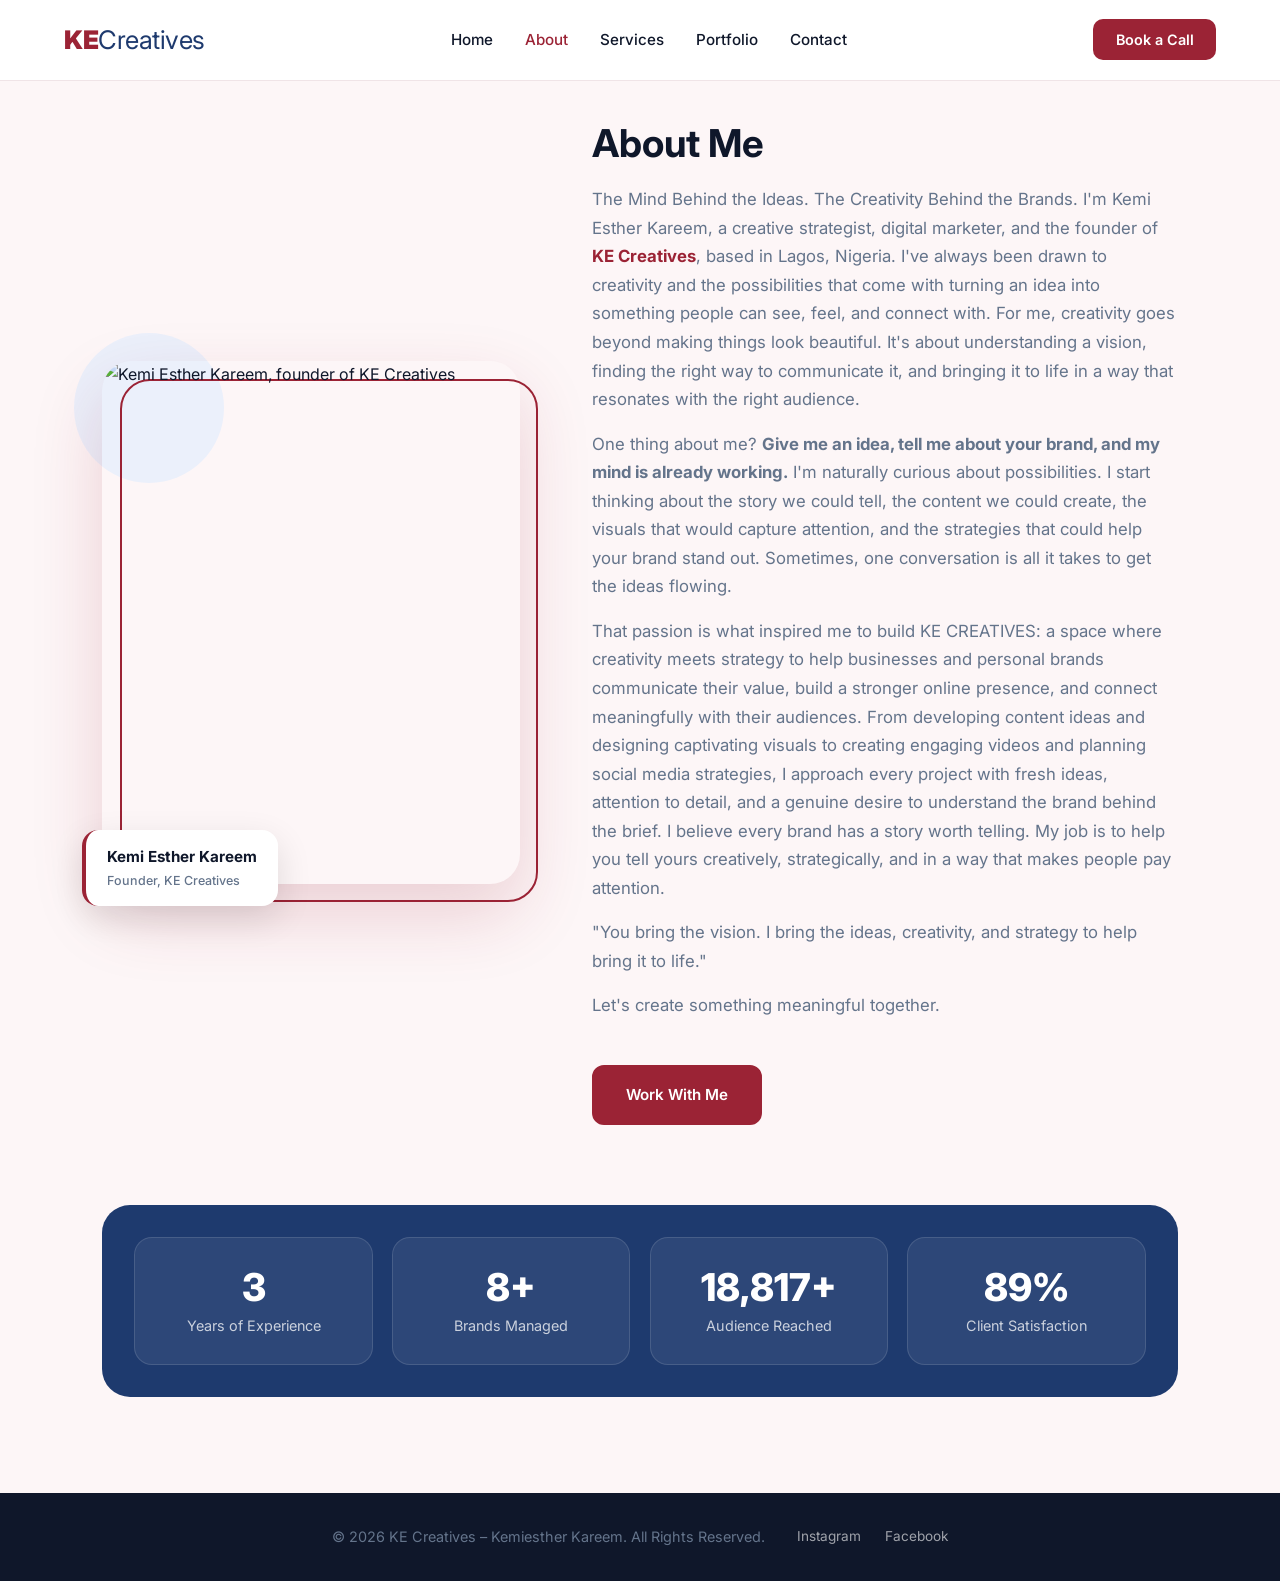
==== about.html @ 56152cb3 "KE Creatives site" ====
<!DOCTYPE html>
<html lang="en">
<head>
    <meta charset="UTF-8">
    <meta name="viewport" content="width=device-width, initial-scale=1.0">
    <title>About – KE Creatives</title>
    <link rel="stylesheet" href="./ke-creatives.css">
</head>
<body>

    <!-- NAVBAR -->
    <nav>
        <div class="container nav-container">
            <div class="logo">KE<span>Creatives</span></div>
            <ul id="navLinks" class="sidebar">
                <li><a href="index.html">Home</a></li>
                <li><a href="about.html" class="active">About</a></li>
                <li><a href="services.html">Services</a></li>
                <li><a href="portfolio.html">Portfolio</a></li>
                <li><a href="contact.html">Contact</a></li>
            </ul>
            <div id="menuBtn">
                <button id="menuToggle">
                    <span></span>
                    <span></span>
                    <span></span>
                </button>
            </div>
            <div class="nav-actions">
                <a href="contact.html" class="nav-btn">Book a Call</a>
            </div>
        </div>
    </nav>

    <!-- ABOUT -->
    <section class="about page-top" id="about">
    <div class="about-inner">

        <div class="about-photo">
            <div class="photo-frame">
                <img src="./media/kemi profile.jpg" alt="Kemi Esther Kareem, founder of KE Creatives">
            </div>
            <div class="photo-badge">
                <strong>Kemi Esther Kareem</strong>
                <span>Founder, KE Creatives</span>
            </div>
        </div>

        <div class="about-text">
            <h2>About Me</h2>
            <p>The Mind Behind the Ideas. The Creativity Behind the Brands.
            I'm Kemi Esther Kareem, a creative strategist, digital marketer, and the founder of <strong>KE Creatives</strong>, based in Lagos, Nigeria.
            I've always been drawn to creativity and the possibilities that come with turning an idea into something people can see, feel, and connect with. For me, creativity goes beyond making things look beautiful. It's about understanding a vision, finding the right way to communicate it, and bringing it to life in a way that resonates with the right audience.</p>
            <p>One thing about me? <b>Give me an idea, tell me about your brand, and my mind is already working.</b> I'm naturally curious about possibilities. I start thinking about the story we could tell, the content we could create, the visuals that would capture attention, and the strategies that could help your brand stand out. Sometimes, one conversation is all it takes to get the ideas flowing.</p>
            <p>That passion is what inspired me to build KE CREATIVES: a space where creativity meets strategy to help businesses and personal brands communicate their value, build a stronger online presence, and connect meaningfully with their audiences.
            From developing content ideas and designing captivating visuals to creating engaging videos and planning social media strategies, I approach every project with fresh ideas, attention to detail, and a genuine desire to understand the brand behind the brief.
            I believe every brand has a story worth telling. My job is to help you tell yours creatively, strategically, and in a way that makes people pay attention.</p>
            <p>"You bring the vision. I bring the ideas, creativity, and strategy to help bring it to life."</p>
            <p>Let's create something meaningful together.</p>
            <a href="contact.html" class="btn-primary about-cta">Work With Me</a>
        </div>

    </div>

    <div class="about-stats">
        <div class="stat-box">
            <h3><span class="count" data-target="3" data-suffix="">3</span></h3>
            <p>Years of Experience</p>
        </div>
        <div class="stat-box">
            <h3><span class="count" data-target="8" data-suffix="+">8+</span></h3>
            <p>Brands Managed</p>
        </div>
        <div class="stat-box">
            <h3><span class="count" data-target="20000" data-suffix="+">20,000+</span></h3>
            <p>Audience Reached</p>
        </div>
        <div class="stat-box">
            <h3><span class="count" data-target="95" data-suffix="%">95%</span></h3>
            <p>Client Satisfaction</p>
        </div>
    </div>
</section>

    <footer>
        <p>© 2026 KE Creatives – Kemiesther Kareem. All Rights Reserved.</p>
        <div class="footer-links">
            <a href="https://instagram.com/the_kareem_kemi" target="_blank">Instagram</a>
            <a href="https://facebook.com/the_kareem_kemi" target="_blank">Facebook</a>
        </div>
    </footer>

    <script src="./ke-creatives.js"></script>
</body>
</html>
---- ke-creatives.css ----
@import url('https://fonts.googleapis.com/css2?family=Inter:wght@300;400;500;600;700;800;900&display=swap');


:root {
    --bg: #ffffff;
    --text: #0f172a;
    --muted: #64748b;
    --card: #f8fafc;

    /* Softened from pure dark red to a warm burgundy/rose */
    --primary: #9b2335;
    --primary-dark: #7a1928;
    --primary-light: #fdf2f4;
    --primary-mid: #c94057;

    /* Softened from deep blue to a rich navy/slate blue */
    --accent: #1e3a6e;
    --accent-mid: #2c5282;
    --accent-light: #ebf0fb;

    /* Blend: warm neutral with a rosy tint */
    --surface: #fdf6f7;
}


*, *::before, *::after {
    margin: 0;
    padding: 0;
    box-sizing: border-box;
    text-decoration: none;
    list-style: none;
}

html { scroll-behavior: smooth; }

body {
    font-family: 'Inter', sans-serif;
    background: var(--bg);
    color: var(--text);
    line-height: 1.7;
}

img { width: 100%; display: block; }
section { padding: 6rem 8%; }

h1, h2, h3, h4 { line-height: 1.2; }

h2 {
    font-size: 2.4rem;
    margin-bottom: 1rem;
}

p { color: var(--muted); }

.section-header {
    text-align: center;
    margin-bottom: 3.5rem;
}

.section-header p {
    font-size: 1.1rem;
    max-width: 500px;
    margin: auto;
}

/* =========================
   NAVBAR
========================= */
nav {
    width: 100%;
    position: fixed;
    top: 0;
    left: 0;
    background: rgba(255, 255, 255, 0.97);
    backdrop-filter: blur(12px);
    z-index: 1000;
    border-bottom: 1px solid #f0e4e7;
}

.nav-container {
    width: 90%;
    max-width: 1200px;
    margin: auto;
    height: 80px;
    display: flex;
    align-items: center;
    justify-content: space-between;
}

.logo {
    font-size: 1.6rem;
    font-weight: 900;
    color: var(--primary);
    letter-spacing: -0.5px;
}

.logo span {
    color: var(--accent);
    font-weight: 400;
}

nav ul {
    display: flex;
    gap: 2rem;
}

nav ul a {
    color: var(--text);
    font-weight: 500;
    font-size: 0.95rem;
    transition: color 0.3s;
}

nav ul a:hover,
nav ul a.active { color: var(--primary); }

/* First section on inner pages needs extra top space to clear the fixed navbar */
.page-top { padding-top: 120px; }

.nav-btn {
    background: var(--primary);
    color: white;
    padding: 0.75rem 1.4rem;
    border-radius: 10px;
    font-weight: 600;
    font-size: 0.9rem;
    transition: 0.3s;
}

.nav-btn:hover { background: var(--primary-dark); }

#menuBtn { display: none; }

#menuToggle {
    width: 40px;
    height: 40px;
    border: none;
    background: none;
    cursor: pointer;
    display: flex;
    flex-direction: column;
    justify-content: center;
    gap: 6px;
}

#menuToggle span {
    width: 28px;
    height: 3px;
    background: var(--text);
    border-radius: 10px;
    transition: all 0.3s ease;
}

#menuToggle.active span:nth-child(1) { transform: translateY(9px) rotate(45deg); }
#menuToggle.active span:nth-child(2) { opacity: 0; }
#menuToggle.active span:nth-child(3) { transform: translateY(-9px) rotate(-45deg); }

/* =========================
   HERO
========================= */
.hero {
    min-height: 100vh;
    display: grid;
    grid-template-columns: 1fr 1fr;
    gap: 4rem;
    align-items: center;
    padding-top: 120px;
    padding-left: 8%;
    padding-right: 8%;
}

.badge {
    display: inline-block;
    background: var(--primary-light);
    color: var(--primary);
    padding: 0.5rem 1rem;
    border-radius: 50px;
    font-size: 0.85rem;
    font-weight: 600;
    margin-bottom: 1.2rem;
}

.hero h1 {
    font-size: 3.6rem;
    margin-bottom: 1.2rem;
    color: var(--text);
    line-height: 1.1;
}

.hero h1 em {
    font-style: normal;
    color: var(--primary);
}

.hero-text > p {
    font-size: 1.1rem;
    max-width: 520px;
    margin-bottom: 1.5rem;
}

.hero-tags {
    display: flex;
    flex-wrap: wrap;
    gap: 0.5rem;
    margin-bottom: 2rem;
}

.hero-tags span {
    background: var(--accent-light);
    color: var(--accent);
    padding: 0.4rem 0.9rem;
    border-radius: 50px;
    font-size: 0.8rem;
    font-weight: 600;
}

.hero-btns {
    display: flex;
    gap: 1rem;
    margin-bottom: 2rem;
}

.btn-primary, .btn-secondary {
    padding: 0.95rem 2rem;
    border-radius: 12px;
    font-weight: 600;
    font-size: 0.95rem;
    transition: 0.3s;
    cursor: pointer;
}

.btn-primary {
    background: var(--primary);
    color: white;
    border: 2px solid var(--primary);
}

.btn-primary:hover { background: var(--primary-dark); border-color: var(--primary-dark); }

.btn-secondary {
    background: transparent;
    color: var(--accent);
    border: 2px solid var(--accent);
}

.btn-secondary:hover {
    background: var(--accent);
    color: white;
}

.social-links {
    display: flex;
    gap: 1.5rem;
}

.social-links a {
    color: var(--muted);
    font-size: 0.9rem;
    font-weight: 500;
    transition: color 0.3s;
}

.social-links a:hover { color: var(--primary); }

.hero-image {
    position: relative;
}

.hero-image img {
    border-radius: 30px;
    max-width: 480px;
    margin: auto;
    box-shadow: 0 30px 70px rgba(155, 35, 53, 0.15);
}

.hero-float {
    position: absolute;
    background: white;
    border-radius: 14px;
    padding: 0.8rem 1.2rem;
    box-shadow: 0 10px 30px rgba(0, 0, 0, 0.1);
    display: flex;
    flex-direction: column;
    align-items: center;
}

.hero-float strong {
    font-size: 1.3rem;
    font-weight: 800;
    color: var(--primary);
}

.hero-float span {
    font-size: 0.75rem;
    color: var(--muted);
    font-weight: 500;
}

.card-float-1 {
    bottom: 60px;
    left: -20px;
}

.card-float-2 {
    top: 60px;
    right: -10px;
}

/* =========================
   ABOUT
========================= */
.about {
    background: var(--surface);
}

.about-text h2 {
    text-align: left;
    margin-bottom: 1.2rem;
    color: var(--text);
}

.about-text p {
    margin-bottom: 1rem;
    font-size: 1.05rem;
}

.about-text strong { color: var(--primary); }

.about-cta {
    display: inline-block;
    margin-top: 1.8rem;
}

.about-inner {
    max-width: 1100px;
    margin: auto;
    display: grid;
    grid-template-columns: 5fr 7fr;
    gap: 4.5rem;
    align-items: start;
}

/* ---- Photo ---- */
.about-photo {
    position: sticky;
    top: 110px;
    width: 100%;
    max-width: 440px;
    margin: auto;
}

.photo-frame {
    position: relative;
    isolation: isolate;
}

.photo-frame::before {
    content: "";
    position: absolute;
    inset: 18px -18px -18px 18px;
    border: 2px solid var(--primary);
    border-radius: 30px;
    z-index: -1;
}

.photo-frame::after {
    content: "";
    position: absolute;
    width: 150px;
    height: 150px;
    top: -28px;
    left: -28px;
    background: var(--accent-light);
    border-radius: 50%;
    z-index: -2;
}

.photo-frame img {
    aspect-ratio: 4 / 5;
    object-fit: cover;
    border-radius: 30px;
    box-shadow: 0 30px 70px rgba(155, 35, 53, 0.18);
}

.photo-badge {
    position: absolute;
    bottom: -22px;
    left: -20px;
    background: white;
    padding: 0.9rem 1.3rem;
    border-radius: 16px;
    box-shadow: 0 12px 35px rgba(0, 0, 0, 0.12);
    display: flex;
    flex-direction: column;
    border-left: 4px solid var(--primary);
}

.photo-badge strong {
    font-size: 0.95rem;
    color: var(--text);
}

.photo-badge span {
    font-size: 0.78rem;
    color: var(--muted);
    font-weight: 500;
}

/* ---- Stats band ---- */
.about-stats {
    max-width: 1100px;
    margin: 5rem auto 0;
    padding: 2rem;
    display: grid;
    grid-template-columns: repeat(4, 1fr);
    gap: 1.2rem;
    background: var(--accent);
    border-radius: 28px;
}

.stat-box {
    text-align: center;
    padding: 1.6rem 1rem;
    background: rgba(255, 255, 255, 0.07);
    border: 1px solid rgba(255, 255, 255, 0.12);
    border-radius: 18px;
}

.stat-box h3 {
    font-size: 2.4rem;
    font-weight: 800;
    color: white;
    margin-bottom: 0.25rem;
}

.stat-box p {
    font-size: 0.9rem;
    color: rgba(255, 255, 255, 0.75);
}

/* =========================
   SERVICES
========================= */
.services-grid {
    max-width: 1100px;
    margin: auto;
    display: grid;
    grid-template-columns: repeat(3, 1fr);
    gap: 1.8rem;
}

.service-card {
    background: white;
    border-radius: 20px;
    padding: 2rem;
    border: 1px solid #f0e4e7;
    transition: 0.3s;
    position: relative;
    overflow: hidden;
}

.service-card:hover {
    transform: translateY(-8px);
    box-shadow: 0 20px 50px rgba(155, 35, 53, 0.12);
    border-color: var(--primary-mid);
}

.service-card.featured {
    border: 2px solid var(--primary);
    background: var(--primary-light);
}

.featured-badge {
    position: absolute;
    top: 1rem;
    right: 1rem;
    background: var(--primary);
    color: white;
    font-size: 0.7rem;
    font-weight: 700;
    padding: 0.3rem 0.7rem;
    border-radius: 50px;
    text-transform: uppercase;
    letter-spacing: 0.5px;
}

.service-icon {
    font-size: 2rem;
    margin-bottom: 1rem;
}

.service-card h3 {
    font-size: 1.1rem;
    font-weight: 700;
    color: var(--text);
    margin-bottom: 1rem;
}

.service-card ul {
    margin-bottom: 1.5rem;
}

.service-card ul li {
    color: var(--muted);
    font-size: 0.9rem;
    padding: 0.25rem 0;
    border-bottom: 1px solid #f5e6e9;
}

.service-card ul li:last-child { border-bottom: none; }

/* Make cards equal-height so the button sits at the bottom */
.service-card {
    display: flex;
    flex-direction: column;
}

.service-card ul { flex: 1; }

.service-btn {
    margin-top: auto;
    display: inline-block;
    text-align: center;
    background: var(--primary);
    color: white;
    padding: 0.7rem 1.2rem;
    border-radius: 10px;
    font-weight: 600;
    font-size: 0.85rem;
    transition: background 0.3s;
}

.service-btn:hover { background: var(--primary-dark); }

.service-card.featured .service-btn { background: var(--accent); }
.service-card.featured .service-btn:hover { background: var(--accent-mid); }

/* =========================
   PORTFOLIO
========================= */
.portfolio { background: var(--surface); }

.filter-tabs {
    display: flex;
    justify-content: center;
    gap: 0.75rem;
    margin-bottom: 3rem;
    flex-wrap: wrap;
}

.filter-btn {
    padding: 0.6rem 1.4rem;
    border-radius: 50px;
    border: 2px solid #e2d0d3;
    background: white;
    color: var(--muted);
    font-weight: 600;
    font-size: 0.85rem;
    cursor: pointer;
    transition: 0.3s;
}

.filter-btn:hover, .filter-btn.active {
    background: var(--primary);
    border-color: var(--primary);
    color: white;
}

.portfolio-grid {
    max-width: 1100px;
    margin: auto;
    display: grid;
    grid-template-columns: repeat(3, 1fr);
    gap: 2rem;
}

.portfolio-card {
    background: white;
    border-radius: 20px;
    overflow: hidden;
    border: 1px solid #f0e4e7;
    transition: 0.3s;
}

.portfolio-card:hover {
    transform: translateY(-8px);
    box-shadow: 0 20px 50px rgba(155, 35, 53, 0.12);
}

.portfolio-card.hidden {
    display: none;
}

.portfolio-card img {
    height: 220px;
    object-fit: cover;
    width: 100%;
}

.video-wrapper {
    position: relative;
    height: 220px;
    overflow: hidden;
}

.video-wrapper video {
    width: 100%;
    height: 100%;
    object-fit: cover;
}
.portfolio-info {
    padding: 1.5rem;
}

.portfolio-tag {
    display: inline-block;
    background: var(--primary-light);
    color: var(--primary);
    font-size: 0.72rem;
    font-weight: 700;
    padding: 0.25rem 0.7rem;
    border-radius: 50px;
    text-transform: uppercase;
    letter-spacing: 0.5px;
    margin-bottom: 0.75rem;
}

.portfolio-tag.tag-design {
    background: var(--accent-light);
    color: var(--accent);
}

.portfolio-tag.tag-video {
    background: #f0fdf4;
    color: #166534;
}

.portfolio-info h3 {
    font-size: 1rem;
    font-weight: 700;
    color: var(--text);
    margin-bottom: 0.5rem;
}

.portfolio-info p {
    font-size: 0.875rem;
    margin-bottom: 1rem;
}

.portfolio-results {
    display: flex;
    gap: 0.75rem;
    flex-wrap: wrap;
}

.portfolio-results span {
    font-size: 0.78rem;
    background: var(--card);
    color: var(--muted);
    padding: 0.3rem 0.7rem;
    border-radius: 50px;
    font-weight: 500;
}

/* =========================
   TESTIMONIALS
========================= */
.testimonials-grid {
    max-width: 1100px;
    margin: auto;
    column-count: 3;
    column-gap: 1.5rem;
}

.shot {
    break-inside: avoid;
    margin-bottom: 1.5rem;
    background: white;
    border: 1px solid #f0e4e7;
    border-radius: 20px;
    padding: 0.75rem;
    transition: box-shadow 0.3s;
}

.shot:hover {
    box-shadow: 0 15px 40px rgba(155, 35, 53, 0.12);
}

.shot img {
    width: 100%;
    height: auto;
    min-height: 240px;
    object-fit: cover;
    border-radius: 14px;
    background: var(--primary-light);
    cursor: zoom-in;
}

.shot figcaption {
    padding: 0.75rem 0.5rem 0.25rem;
    font-size: 0.85rem;
    font-weight: 600;
    color: var(--text);
}

/* =========================
   CONTACT
========================= */
.contact { background: var(--surface); }

.contact-inner {
    max-width: 1000px;
    margin: auto;
    display: grid;
    grid-template-columns: 1fr 1.2fr;
    gap: 5rem;
    align-items: start;
}

.contact-text h2 {
    text-align: left;
    margin-bottom: 1rem;
    color: var(--text);
}

.contact-text > p {
    font-size: 1rem;
    margin-bottom: 2rem;
}

.contact-details {
    display: flex;
    flex-direction: column;
    gap: 1rem;
}

.contact-details div {
    display: flex;
    align-items: center;
    gap: 0.8rem;
    font-size: 0.95rem;
}

.contact-details span {
    font-size: 1.1rem;
}

.contact-details a {
    color: var(--accent);
    font-weight: 500;
    transition: color 0.3s;
}

.contact-details a:hover { color: var(--primary); }

form {
    display: flex;
    flex-direction: column;
    gap: 1rem;
}

input, textarea, select {
    width: 100%;
    padding: 1rem;
    border: 1.5px solid #e2d0d3;
    border-radius: 12px;
    outline: none;
    font-size: 0.95rem;
    font-family: 'Inter', sans-serif;
    background: white;
    color: var(--text);
    transition: border-color 0.3s;
}

input:focus, textarea:focus, select:focus {
    border-color: var(--primary);
}

textarea {
    min-height: 160px;
    resize: none;
}

form button {
    background: var(--primary);
    color: white;
    border: none;
    padding: 1rem;
    border-radius: 12px;
    cursor: pointer;
    font-size: 1rem;
    font-weight: 600;
    font-family: 'Inter', sans-serif;
    transition: 0.3s;
}

form button:hover { background: var(--primary-dark); }

/* =========================
   FOOTER
========================= */
footer {
    text-align: center;
    padding: 2rem;
    background: var(--text);
    color: rgba(255, 255, 255, 0.8);
    display: flex;
    justify-content: center;
    align-items: center;
    gap: 2rem;
    flex-wrap: wrap;
    font-size: 0.9rem;
}

.footer-links {
    display: flex;
    gap: 1.5rem;
}

.footer-links a {
    color: rgba(255, 255, 255, 0.6);
    font-size: 0.85rem;
    transition: color 0.3s;
}

.footer-links a:hover { color: var(--primary-mid); }

/* =========================
   RESPONSIVE
========================= */
@media (max-width: 992px) {

    .hero {
        grid-template-columns: 1fr;
        text-align: center;
        padding-top: 120px;
    }

    .hero-text > p, .hero-btns, .social-links, .hero-tags {
        justify-content: center;
    }

    .hero-image img { max-width: 380px; }

    .about-inner {
        grid-template-columns: 1fr;
        gap: 3rem;
    }

    .about-text h2 { text-align: center; }
    .about-photo { position: static; max-width: 380px; }
    .about-stats { grid-template-columns: repeat(2, 1fr); }

    .services-grid {
        grid-template-columns: repeat(2, 1fr);
    }

    .portfolio-grid {
        grid-template-columns: repeat(2, 1fr);
    }

    .testimonials-grid { column-count: 2; }

    .contact-inner {
        grid-template-columns: 1fr;
        gap: 3rem;
    }

    .contact-text h2 { text-align: center; }
    .contact-details { align-items: center; }
}

@media (max-width: 768px) {

    nav ul {
        position: absolute;
        top: 80px;
        left: 0;
        width: 100%;
        background: white;
        flex-direction: column;
        opacity: 0;
        visibility: hidden;
        transition: all 0.35s ease;
        box-shadow: 0 10px 30px rgba(0, 0, 0, 0.08);
        padding: 0.5rem 0;
    }

    nav ul.active {
        opacity: 1;
        visibility: visible;
    }

    nav ul li { width: 100%; text-align: center; }
    nav ul li a { display: block; padding: 1rem; }

    #menuBtn { display: block; }
    .nav-actions { display: none; }

    .hero h1 { font-size: 2.5rem; }
    .hero-btns{ flex-direction: column;}
    .card-float-1, .card-float-2 { display: none; }
    .about-stats { grid-template-columns: repeat(2, 1fr); padding: 1.2rem; gap: 0.8rem; margin-top: 4rem; }
    .stat-box { padding: 1.2rem 0.5rem; }
    .stat-box h3 { font-size: 1.8rem; }
    .photo-frame::before { inset: 12px -12px -12px 12px; }
    .photo-badge { left: 10px; bottom: -18px; }

    .about-inner {
        gap: 2rem;
    }

    .services-grid,
    .portfolio-grid,
    .testimonials-grid { column-count: 1; }

    h2 { font-size: 2rem; }
    section { padding: 5rem 6%; }
}

/* =========================
   LIGHTBOX
========================= */
.lightbox {
    position: fixed;
    inset: 0;
    z-index: 2000;
    display: flex;
    align-items: center;
    justify-content: center;
    opacity: 0;
    visibility: hidden;
    transition: opacity 0.3s ease, visibility 0.3s ease;
}

.lightbox.open {
    opacity: 1;
    visibility: visible;
}

.lightbox-backdrop {
    position: absolute;
    inset: 0;
    background: rgba(10, 10, 20, 0.88);
    cursor: pointer;
}

.lightbox-content {
    position: relative;
    z-index: 1;
    max-width: 90vw;
    max-height: 90vh;
    display: flex;
    flex-direction: column;
    align-items: center;
    gap: 1rem;
}

.lightbox-content img {
    max-width: 100%;
    max-height: 80vh;
    width: auto;
    border-radius: 16px;
    object-fit: contain;
    box-shadow: 0 30px 80px rgba(0, 0, 0, 0.5);
}

.lightbox-caption {
    color: rgba(255, 255, 255, 0.8);
    font-size: 0.95rem;
    font-weight: 500;
    text-align: center;
}

.lightbox-close {
    position: fixed;
    top: 1.5rem;
    right: 1.5rem;
    background: rgba(255, 255, 255, 0.12);
    border: 1.5px solid rgba(255, 255, 255, 0.25);
    color: white;
    width: 44px;
    height: 44px;
    border-radius: 50%;
    font-size: 1.1rem;
    cursor: pointer;
    display: flex;
    align-items: center;
    justify-content: center;
    transition: background 0.2s;
    z-index: 2;
}

.lightbox-close:hover {
    background: rgba(255, 255, 255, 0.25);
}

.lightbox-trigger {
    cursor: zoom-in;
}
#lightboxVideo {
    display: none;
    max-width: 100%;
    max-height: 80vh;
    border-radius: 16px;
    box-shadow: 0 30px 80px rgba(0, 0, 0, 0.5);
}

#lightboxImg {
    display: none;
}
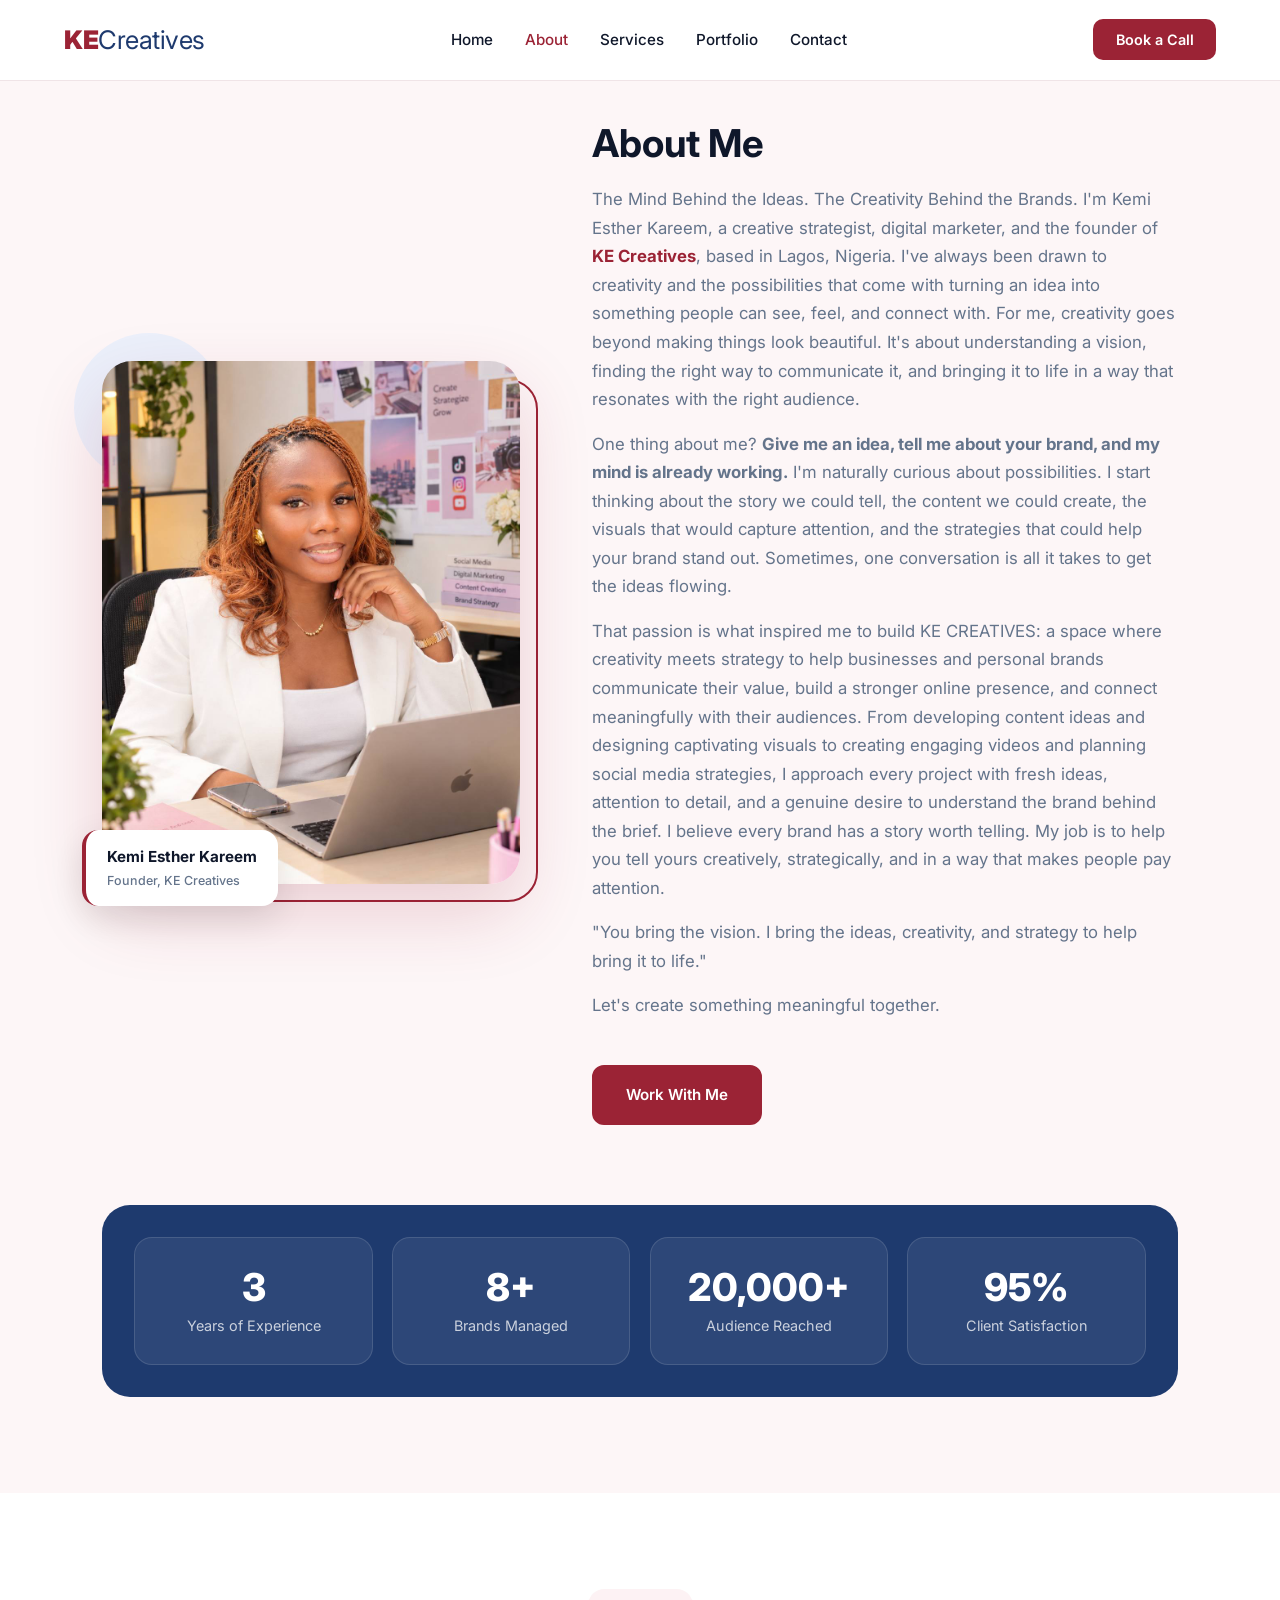
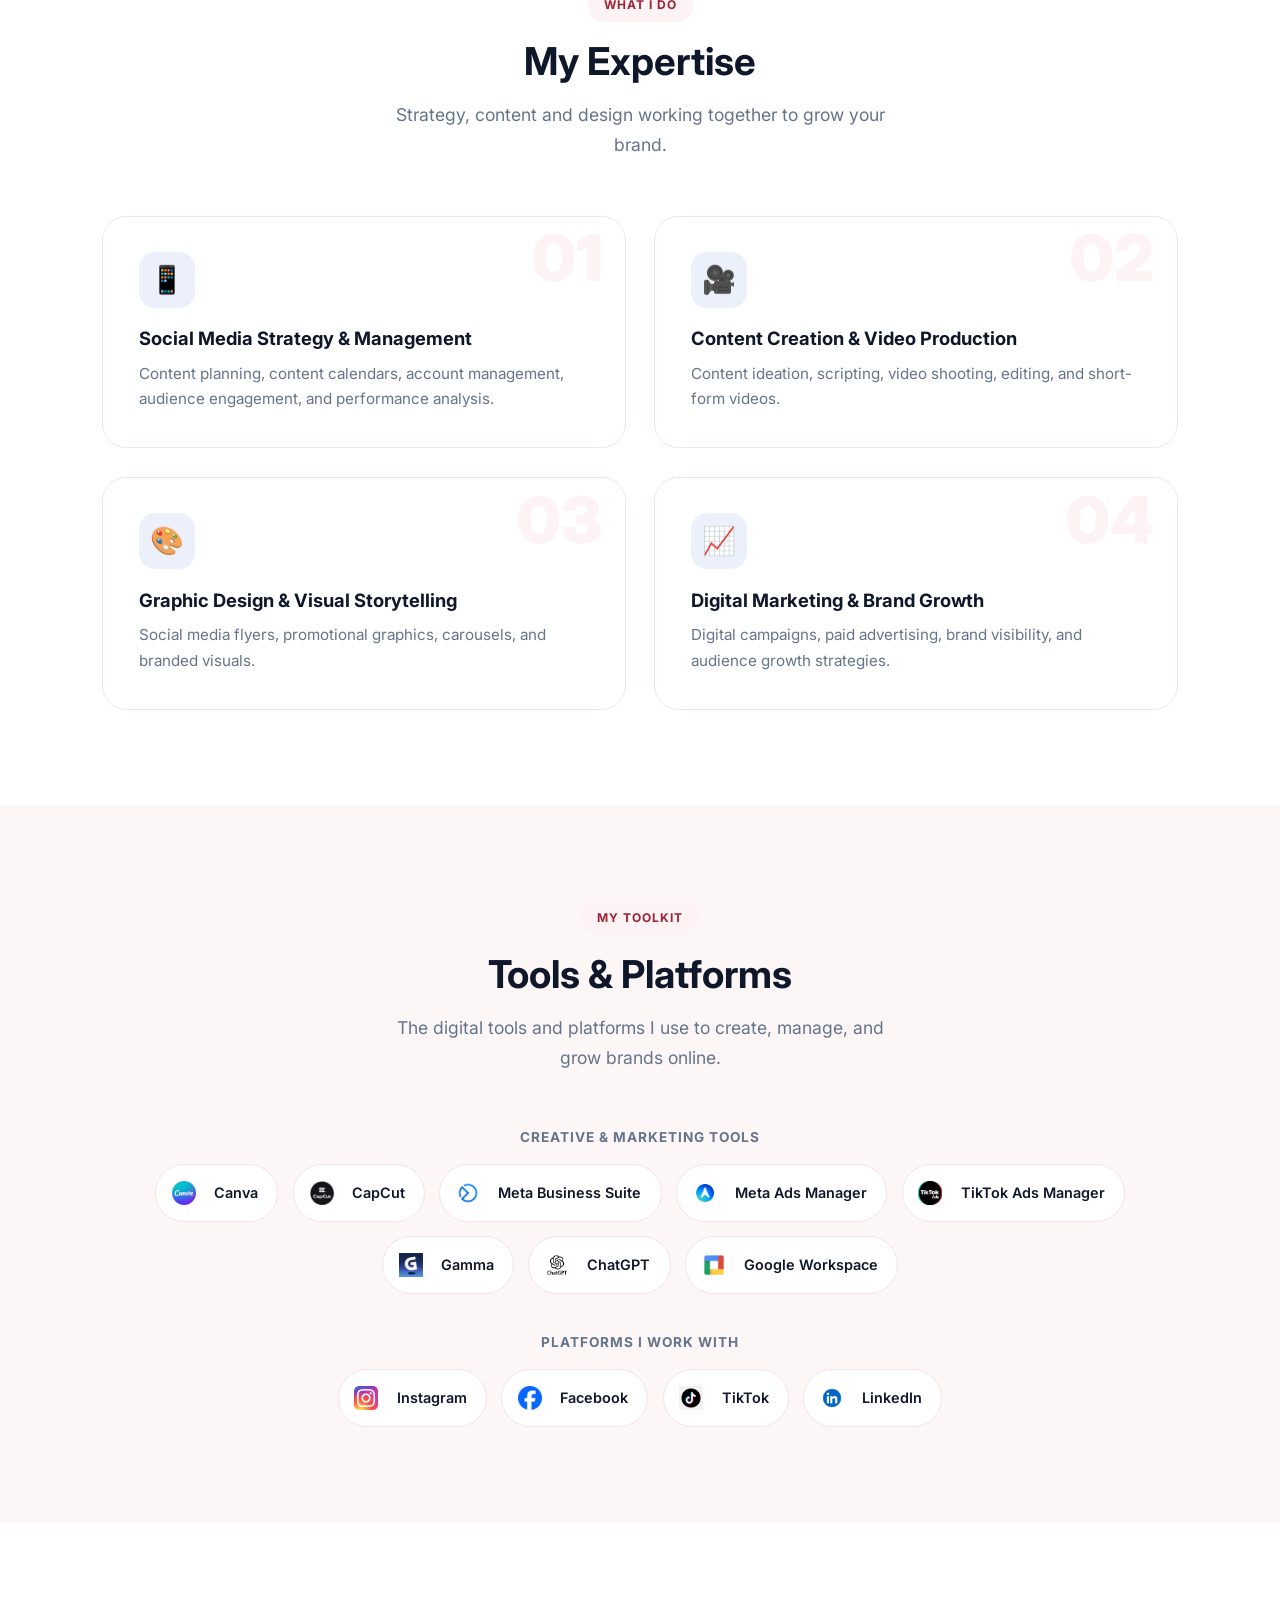
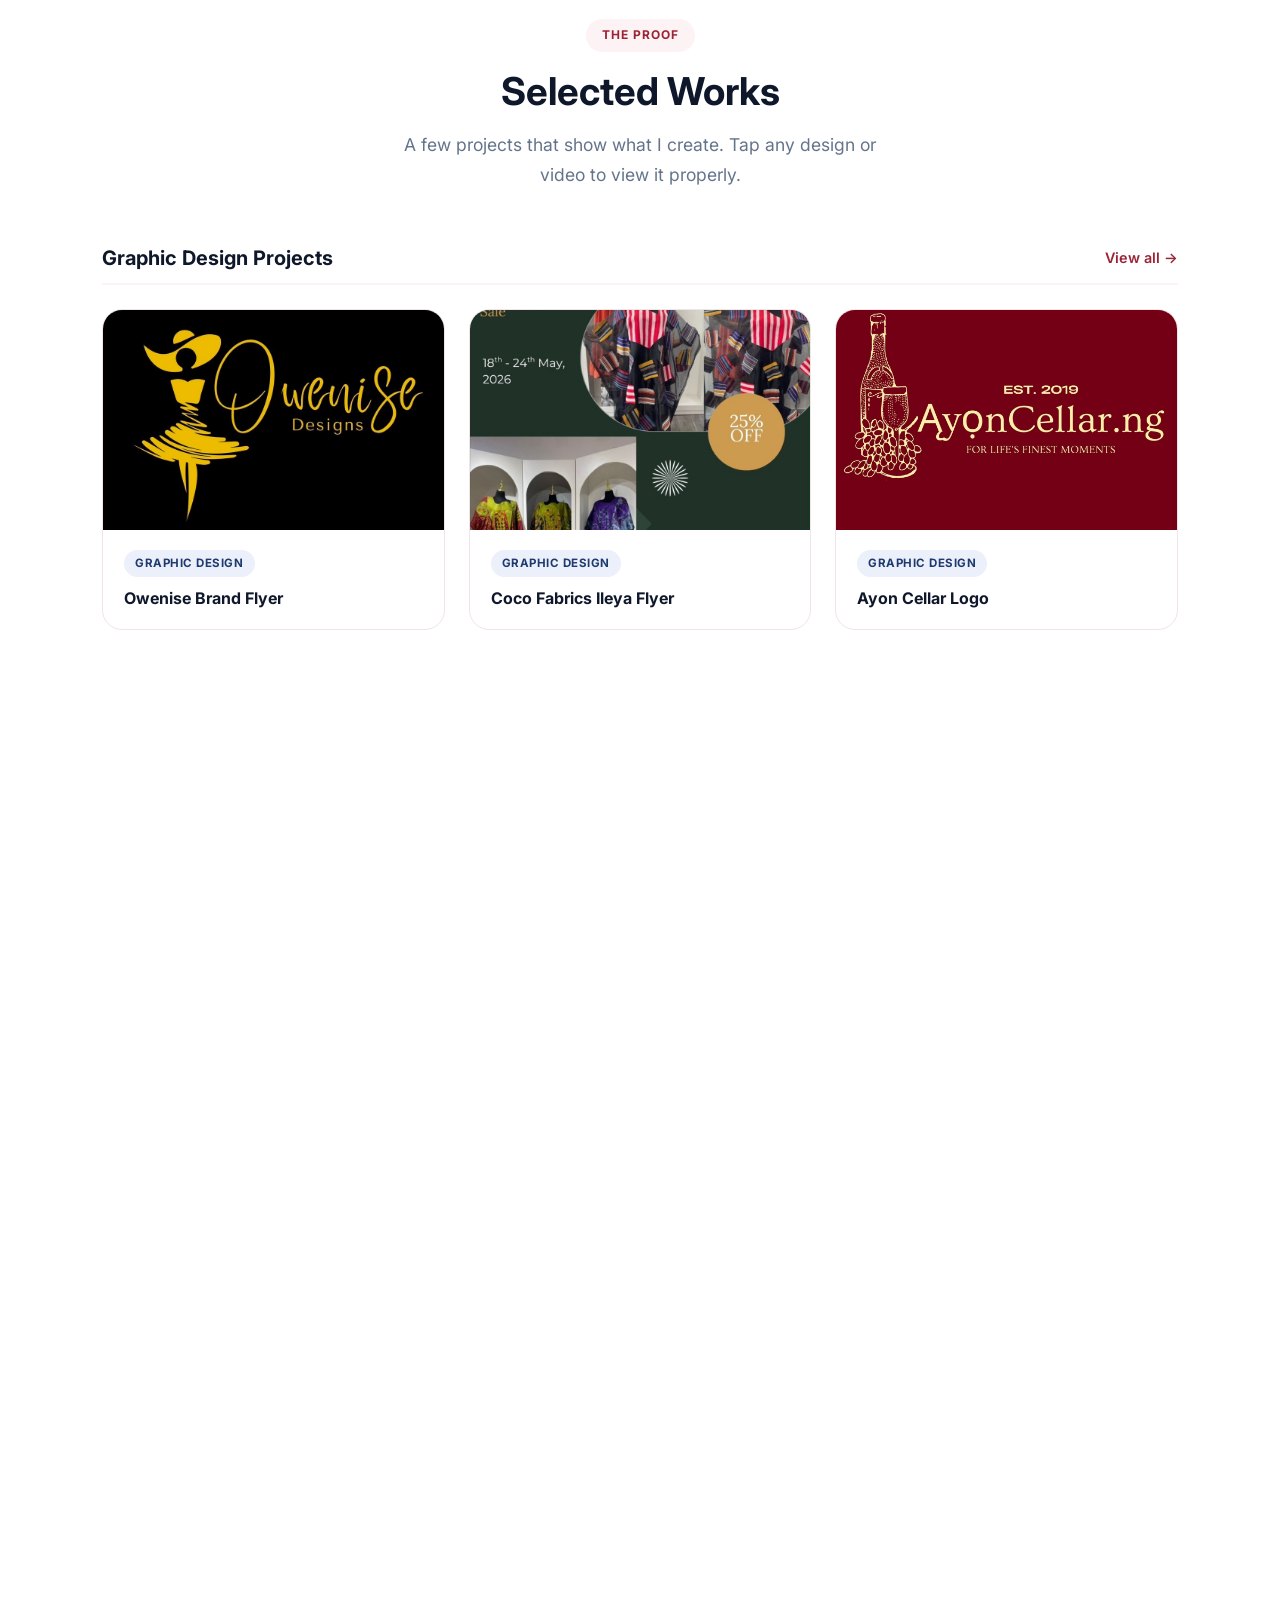
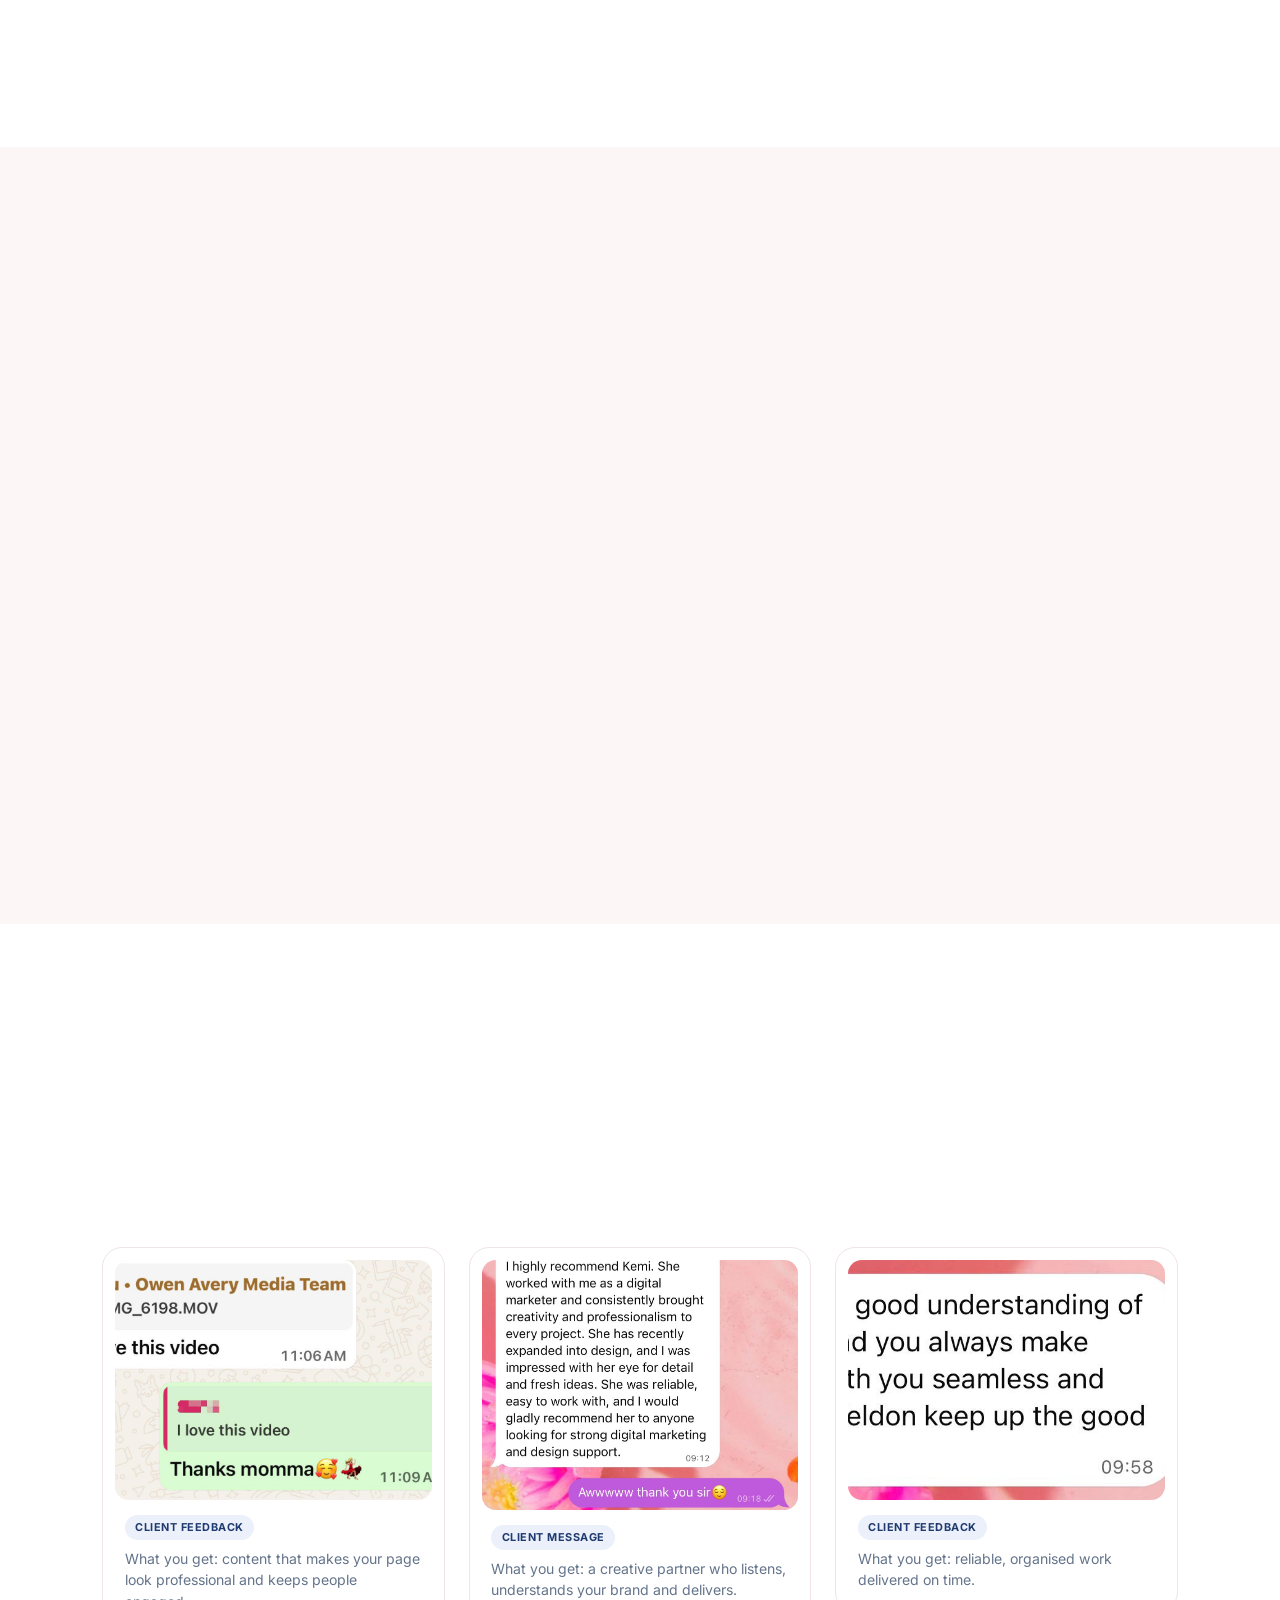
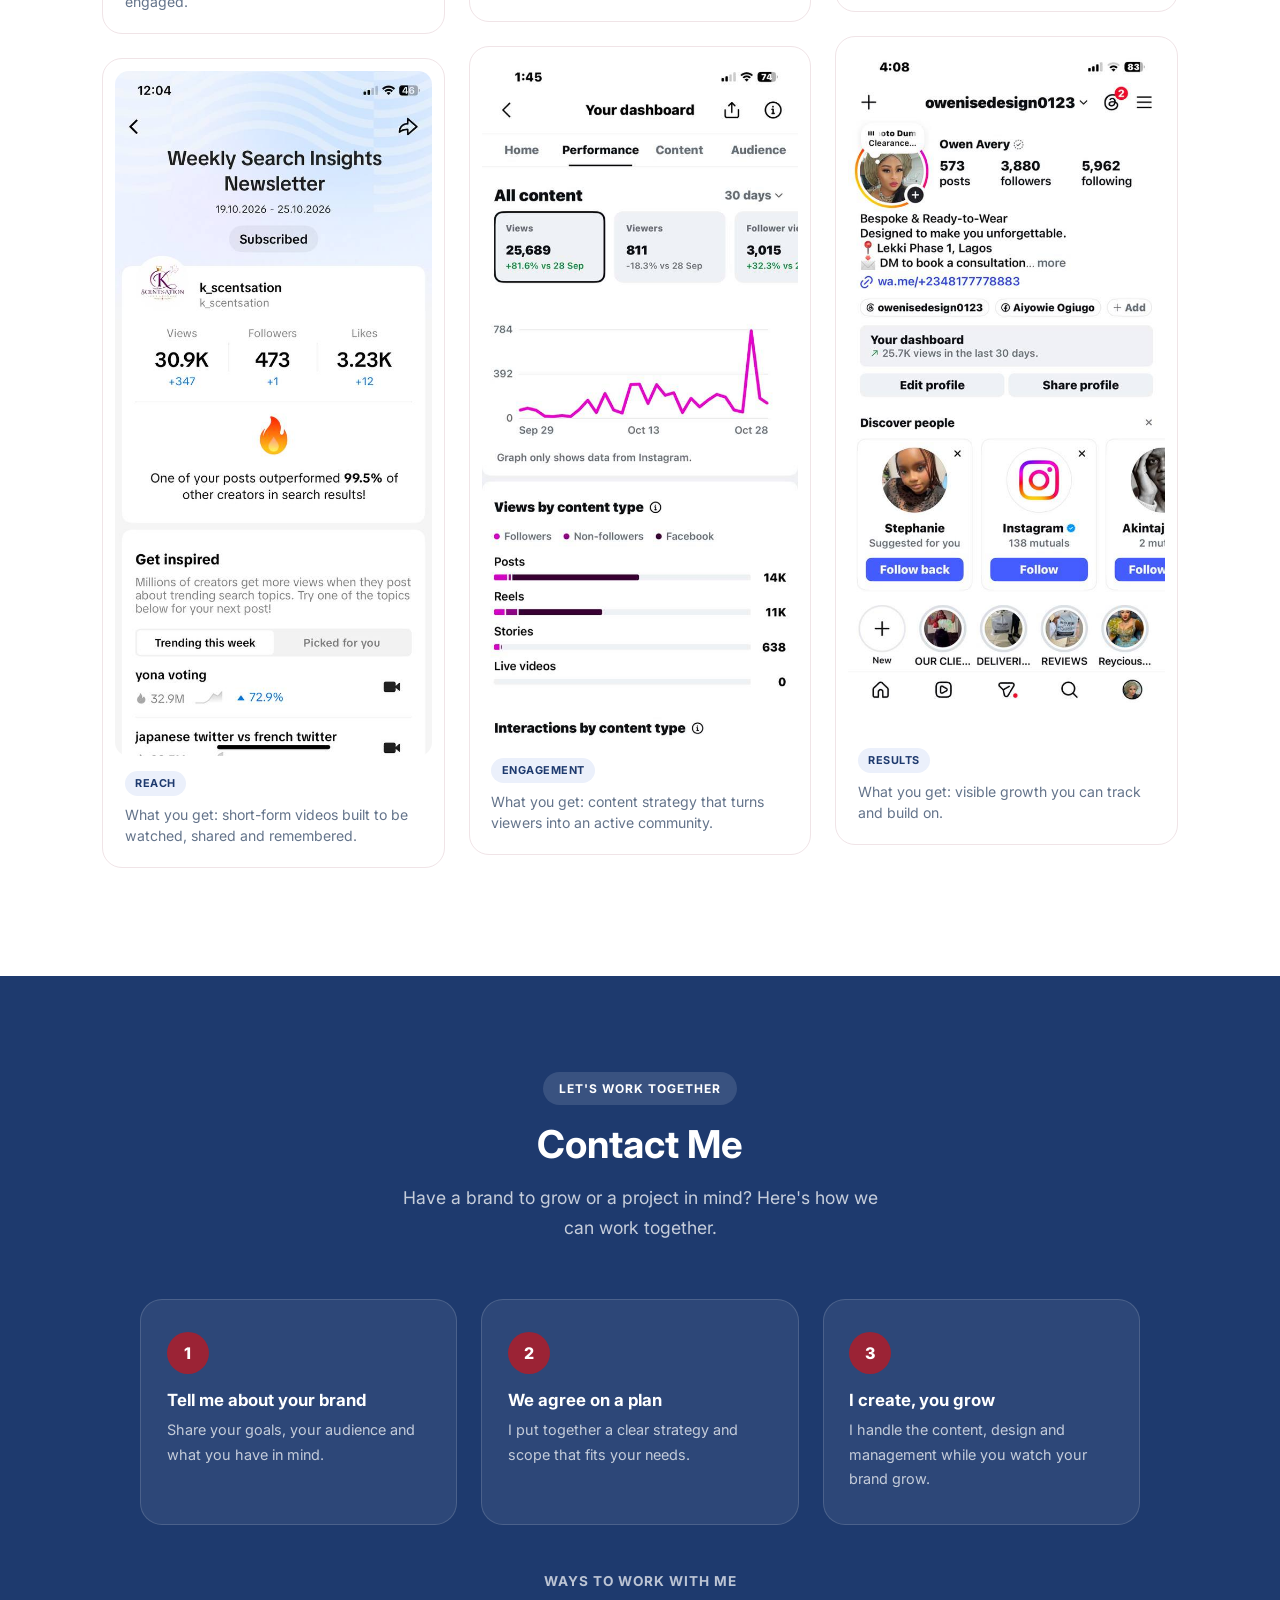
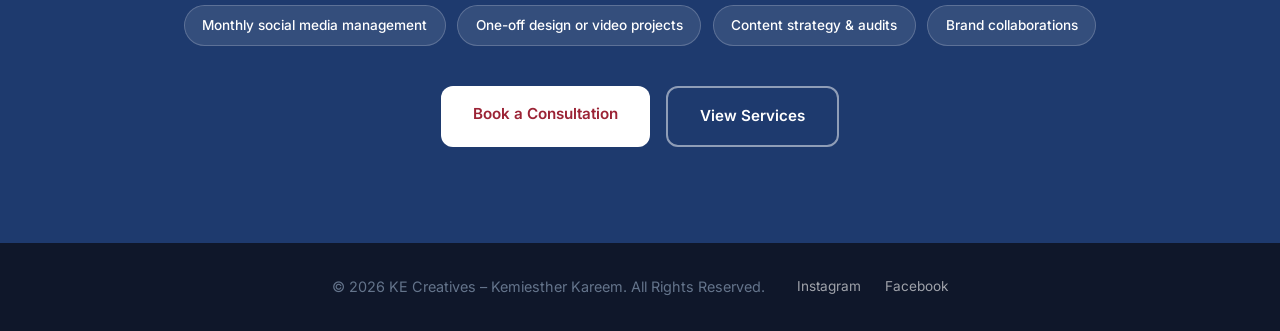
==== commit aafeed74: "mobile screen fix, about page new features , bug fixes" ====
--- a/about.html
+++ b/about.html
@@ -1,11 +1,17 @@
 <!DOCTYPE html>
 <html lang="en">
+
 <head>
     <meta charset="UTF-8">
     <meta name="viewport" content="width=device-width, initial-scale=1.0">
     <title>About – KE Creatives</title>
-    <link rel="stylesheet" href="./ke-creatives.css">
+    <script>document.documentElement.classList.add('js')</script>
+    <link rel="stylesheet" href="./css/base.css">
+    <link rel="stylesheet" href="./css/layout.css">
+    <link rel="stylesheet" href="./css/components.css">
+    <link rel="stylesheet" href="./css/about.css">
 </head>
+
 <body>
 
     <!-- NAVBAR -->
@@ -34,53 +40,421 @@
 
     <!-- ABOUT -->
     <section class="about page-top" id="about">
-    <div class="about-inner">
-
-        <div class="about-photo">
-            <div class="photo-frame">
-                <img src="./media/kemi profile.jpg" alt="Kemi Esther Kareem, founder of KE Creatives">
-            </div>
-            <div class="photo-badge">
-                <strong>Kemi Esther Kareem</strong>
-                <span>Founder, KE Creatives</span>
-            </div>
-        </div>
-
-        <div class="about-text">
-            <h2>About Me</h2>
-            <p>The Mind Behind the Ideas. The Creativity Behind the Brands.
-            I'm Kemi Esther Kareem, a creative strategist, digital marketer, and the founder of <strong>KE Creatives</strong>, based in Lagos, Nigeria.
-            I've always been drawn to creativity and the possibilities that come with turning an idea into something people can see, feel, and connect with. For me, creativity goes beyond making things look beautiful. It's about understanding a vision, finding the right way to communicate it, and bringing it to life in a way that resonates with the right audience.</p>
-            <p>One thing about me? <b>Give me an idea, tell me about your brand, and my mind is already working.</b> I'm naturally curious about possibilities. I start thinking about the story we could tell, the content we could create, the visuals that would capture attention, and the strategies that could help your brand stand out. Sometimes, one conversation is all it takes to get the ideas flowing.</p>
-            <p>That passion is what inspired me to build KE CREATIVES: a space where creativity meets strategy to help businesses and personal brands communicate their value, build a stronger online presence, and connect meaningfully with their audiences.
-            From developing content ideas and designing captivating visuals to creating engaging videos and planning social media strategies, I approach every project with fresh ideas, attention to detail, and a genuine desire to understand the brand behind the brief.
-            I believe every brand has a story worth telling. My job is to help you tell yours creatively, strategically, and in a way that makes people pay attention.</p>
-            <p>"You bring the vision. I bring the ideas, creativity, and strategy to help bring it to life."</p>
-            <p>Let's create something meaningful together.</p>
-            <a href="contact.html" class="btn-primary about-cta">Work With Me</a>
-        </div>
-
-    </div>
-
-    <div class="about-stats">
-        <div class="stat-box">
-            <h3><span class="count" data-target="3" data-suffix="">3</span></h3>
-            <p>Years of Experience</p>
-        </div>
-        <div class="stat-box">
-            <h3><span class="count" data-target="8" data-suffix="+">8+</span></h3>
-            <p>Brands Managed</p>
-        </div>
-        <div class="stat-box">
-            <h3><span class="count" data-target="20000" data-suffix="+">20,000+</span></h3>
-            <p>Audience Reached</p>
-        </div>
-        <div class="stat-box">
-            <h3><span class="count" data-target="95" data-suffix="%">95%</span></h3>
-            <p>Client Satisfaction</p>
-        </div>
-    </div>
-</section>
+        <div class="about-inner">
+
+            <div class="about-photo">
+                <div class="photo-frame">
+                    <img src="./media/KE-photo.jpg" alt="Kemi Esther Kareem, founder of KE Creatives">
+                </div>
+                <div class="photo-badge">
+                    <strong>Kemi Esther Kareem</strong>
+                    <span>Founder, KE Creatives</span>
+                </div>
+            </div>
+
+            <div class="about-text">
+                <h2>About Me</h2>
+                <p>The Mind Behind the Ideas. The Creativity Behind the Brands.
+                    I'm Kemi Esther Kareem, a creative strategist, digital marketer, and the founder of <strong>KE
+                        Creatives</strong>, based in Lagos, Nigeria.
+                    I've always been drawn to creativity and the possibilities that come with turning an idea into
+                    something people can see, feel, and connect with. For me, creativity goes beyond making things look
+                    beautiful. It's about understanding a vision, finding the right way to communicate it, and bringing
+                    it to life in a way that resonates with the right audience.</p>
+                <p>One thing about me? <b>Give me an idea, tell me about your brand, and my mind is already working.</b>
+                    I'm naturally curious about possibilities. I start thinking about the story we could tell, the
+                    content we could create, the visuals that would capture attention, and the strategies that could
+                    help your brand stand out. Sometimes, one conversation is all it takes to get the ideas flowing.</p>
+                <p>That passion is what inspired me to build KE CREATIVES: a space where creativity meets strategy to
+                    help businesses and personal brands communicate their value, build a stronger online presence, and
+                    connect meaningfully with their audiences.
+                    From developing content ideas and designing captivating visuals to creating engaging videos and
+                    planning social media strategies, I approach every project with fresh ideas, attention to detail,
+                    and a genuine desire to understand the brand behind the brief.
+                    I believe every brand has a story worth telling. My job is to help you tell yours creatively,
+                    strategically, and in a way that makes people pay attention.</p>
+                <p>"You bring the vision. I bring the ideas, creativity, and strategy to help bring it to life."</p>
+                <p>Let's create something meaningful together.</p>
+                <a href="contact.html" class="btn-primary about-cta">Work With Me</a>
+            </div>
+
+        </div>
+
+        <div class="about-stats">
+            <div class="stat-box">
+                <h3><span class="count" data-target="3" data-suffix="">3</span></h3>
+                <p>Years of Experience</p>
+            </div>
+            <div class="stat-box">
+                <h3><span class="count" data-target="8" data-suffix="+">8+</span></h3>
+                <p>Brands Managed</p>
+            </div>
+            <div class="stat-box">
+                <h3><span class="count" data-target="20000" data-suffix="+">20,000+</span></h3>
+                <p>Audience Reached</p>
+            </div>
+            <div class="stat-box">
+                <h3><span class="count" data-target="95" data-suffix="%">95%</span></h3>
+                <p>Client Satisfaction</p>
+            </div>
+        </div>
+    </section>
+
+    <!-- EXPERTISE -->
+    <section class="expertise" id="expertise">
+        <div class="section-header reveal">
+            <span class="eyebrow">What I Do</span>
+            <h2>My Expertise</h2>
+            <p>Strategy, content and design working together to grow your brand.</p>
+        </div>
+
+        <div class="expertise-grid">
+            <div class="exp-card reveal">
+                <span class="exp-num">01</span>
+                <div class="exp-icon">📱</div>
+                <h3>Social Media Strategy & Management</h3>
+                <p>Content planning, content calendars, account management, audience engagement, and performance
+                    analysis.</p>
+            </div>
+            <div class="exp-card reveal">
+                <span class="exp-num">02</span>
+                <div class="exp-icon">🎥</div>
+                <h3>Content Creation & Video Production</h3>
+                <p>Content ideation, scripting, video shooting, editing, and short-form videos.</p>
+            </div>
+            <div class="exp-card reveal">
+                <span class="exp-num">03</span>
+                <div class="exp-icon">🎨</div>
+                <h3>Graphic Design & Visual Storytelling</h3>
+                <p>Social media flyers, promotional graphics, carousels, and branded visuals.</p>
+            </div>
+            <div class="exp-card reveal">
+                <span class="exp-num">04</span>
+                <div class="exp-icon">📈</div>
+                <h3>Digital Marketing & Brand Growth</h3>
+                <p>Digital campaigns, paid advertising, brand visibility, and audience growth strategies.</p>
+            </div>
+        </div>
+    </section>
+
+    <!-- TOOLS & PLATFORMS -->
+    <section class="tools" id="tools">
+        <div class="section-header reveal">
+            <span class="eyebrow">My Toolkit</span>
+            <h2>Tools & Platforms</h2>
+            <p>The digital tools and platforms I use to create, manage, and grow brands online.</p>
+        </div>
+
+        <div class="tools-inner reveal">
+            <h3 class="tools-label">Creative & Marketing Tools</h3>
+            <div class="tools-row">
+                <div class="tool"><span class="tool-ico"><b>C</b><img src="./media/tools/canva_icon-removebg-preview.png" alt=""
+                            onerror="this.remove()"></span>Canva</div>
+                <div class="tool"><span class="tool-ico"><b>C</b><img src="./media/tools/capcut-removebg-preview.png" alt=""
+                            onerror="this.remove()"></span>CapCut</div>
+                <div class="tool"><span class="tool-ico"><b>M</b><img src="./media/tools/meta_suite-removebg-preview.png" alt=""
+                            onerror="this.remove()"></span>Meta Business Suite</div>
+                <div class="tool"><span class="tool-ico"><b>M</b><img src="./media/tools/meta_ads-removebg-preview.png" alt=""
+                            onerror="this.remove()"></span>Meta Ads Manager</div>
+                <div class="tool"><span class="tool-ico"><b>T</b><img src="./media/tools/tiktok_ads-removebg-preview.png" alt=""
+                            onerror="this.remove()"></span>TikTok Ads Manager</div>
+                <div class="tool"><span class="tool-ico"><b>G</b><img src="./media/tools/gamma.png" alt=""
+                            onerror="this.remove()"></span>Gamma</div>
+                <div class="tool"><span class="tool-ico"><b>C</b><img src="./media/tools/chatgpt.png" alt=""
+                            onerror="this.remove()"></span>ChatGPT</div>
+                <div class="tool"><span class="tool-ico"><b>G</b><img src="./media/tools/googleworkspace.png" alt=""
+                            onerror="this.remove()"></span>Google Workspace</div>
+            </div>
+
+            <h3 class="tools-label">Platforms I Work With</h3>
+            <div class="tools-row">
+                <div class="tool"><span class="tool-ico"><b>I</b><img src="./media/tools/ig_icon-removebg-preview.png" alt=""
+                            onerror="this.remove()"></span>Instagram</div>
+                <div class="tool"><span class="tool-ico"><b>F</b><img src="./media/tools/facebook.png" alt=""
+                            onerror="this.remove()"></span>Facebook</div>
+                <div class="tool"><span class="tool-ico"><b>T</b><img src="./media/tools/tiktok.png" alt=""
+                            onerror="this.remove()"></span>TikTok</div>
+                <div class="tool"><span class="tool-ico"><b>L</b><img src="./media/tools/linkedin.png" alt=""
+                            onerror="this.remove()"></span>LinkedIn</div>
+            </div>
+        </div>
+    </section>
+
+    <!-- SELECTED WORKS -->
+    <section class="works" id="works">
+        <div class="section-header reveal">
+            <span class="eyebrow">The Proof</span>
+            <h2>Selected Works</h2>
+            <p>A few projects that show what I create. Tap any design or video to view it properly.</p>
+        </div>
+
+        <div class="works-inner">
+
+            <div class="works-group reveal">
+                <div class="works-head">
+                    <h3>Graphic Design Projects</h3>
+                    <a href="portfolio.html?tab=design">View all →</a>
+                </div>
+                <div class="works-grid">
+                    <div class="portfolio-card">
+                        <img src="./media/design1.jpg" alt="Owenise brand flyer" class="lightbox-trigger"
+                            data-title="Owenise Brand Flyer">
+                        <div class="portfolio-info">
+                            <span class="portfolio-tag tag-design">Graphic Design</span>
+                            <h3>Owenise Brand Flyer</h3>
+                        </div>
+                    </div>
+                    <div class="portfolio-card">
+                        <img src="./media/image.png" alt="Coco Fabrics Ileya flyer" class="lightbox-trigger"
+                            data-title="Coco Fabrics Ileya Flyer">
+                        <div class="portfolio-info">
+                            <span class="portfolio-tag tag-design">Graphic Design</span>
+                            <h3>Coco Fabrics Ileya Flyer</h3>
+                        </div>
+                    </div>
+                    <div class="portfolio-card">
+                        <img src="./media/graphics4.jpg" alt="Ayon Cellar Logo" class="lightbox-trigger"
+                            data-title="Ayon Cellar Logo">
+                        <div class="portfolio-info">
+                            <span class="portfolio-tag tag-design">Graphic Design</span>
+                            <h3>Ayon Cellar Logo</h3>
+                        </div>
+                    </div>
+                </div>
+            </div>
+
+            <div class="works-group reveal">
+                <div class="works-head">
+                    <h3>Video & Content Creation</h3>
+                    <a href="portfolio.html?tab=video">View all →</a>
+                </div>
+                <div class="works-grid">
+                    <div class="portfolio-card video-card">
+                        <div class="video-wrapper lightbox-video-trigger" data-src="./media/videos/vid1.mp4"
+                            data-title="Spend a day with Sano Junior Chef">
+                            <video src="./media/videos/vid1.mp4" muted loop playsinline preload="metadata"></video>
+                        </div>
+                        <div class="portfolio-info">
+                            <span class="portfolio-tag tag-video">Video Editing</span>
+                            <h3>A Day with Sano Junior Chef</h3>
+                        </div>
+                    </div>
+                    <div class="portfolio-card video-card">
+                        <div class="video-wrapper lightbox-video-trigger" data-src="./media/videos/cocovid.MP4"
+                            data-title="Coco Fabrics Product Display">
+                            <video src="./media/videos/cocovid.MP4" muted loop playsinline preload="metadata"></video>
+                        </div>
+                        <div class="portfolio-info">
+                            <span class="portfolio-tag tag-video">Video Editing</span>
+                            <h3>Coco Fabrics Product Display</h3>
+                        </div>
+                    </div>
+                    <div class="portfolio-card video-card">
+                        <div class="video-wrapper lightbox-video-trigger" data-src="./media/videos/cyonhangout.mp4"
+                            data-title="CYON Hangout">
+                            <video src="./media/videos/cyonhangout.mp4" muted loop playsinline preload="metadata"></video>
+                        </div>
+                        <div class="portfolio-info">
+                            <span class="portfolio-tag tag-video">Video Editing</span>
+                            <h3>CYON Hangout</h3>
+                        </div>
+                    </div>
+                </div>
+            </div>
+
+            <div class="works-group reveal">
+                <div class="works-head">
+                    <h3>Social Media Management & Brand Projects</h3>
+                    <a href="portfolio.html?tab=social">View all →</a>
+                </div>
+                <div class="works-grid">
+                    <div class="portfolio-card">
+                        <img src="./media/brands/gotland.jpg" alt="Real estate social media">
+                        <div class="portfolio-info">
+                            <span class="portfolio-tag">Social Media Management</span>
+                            <h3>Real Estate Firm</h3>
+                        </div>
+                    </div>
+                    <div class="portfolio-card">
+                        <img src="./media/brands/genesis.jpg" alt="Genesis Wellness Clinic">
+                        <div class="portfolio-info">
+                            <span class="portfolio-tag">Social Media Management</span>
+                            <h3>Genesis Wellness Clinic</h3>
+                        </div>
+                    </div>
+                    <div class="portfolio-card">
+                        <img src="./media/brands/foodarena.jpg" alt="Food Arena catering">
+                        <div class="portfolio-info">
+                            <span class="portfolio-tag">Social Media Management</span>
+                            <h3>Food Arena Catering</h3>
+                        </div>
+                    </div>
+                </div>
+            </div>
+
+            <div class="works-cta reveal">
+                <a href="portfolio.html" class="btn-primary">See the Full Portfolio</a>
+            </div>
+        </div>
+    </section>
+
+    <!-- BRANDS -->
+    <section class="brands" id="brands">
+        <div class="section-header reveal">
+            <span class="eyebrow">Trusted By</span>
+            <h2>Brands I've Worked With</h2>
+            <p>The businesses and personal brands I've had the pleasure of helping grow.</p>
+        </div>
+
+        <div class="brands-slider reveal">
+            <button class="brands-arrow prev" id="brandsPrev" aria-label="Previous brands">‹</button>
+            <button class="brands-arrow next" id="brandsNext" aria-label="Next brands">›</button>
+
+            <div class="brands-grid" id="brandsGrid">
+                <div class="brand">
+                    <div class="brand-logo"><b>OD</b><img src="./media/design1.jpg" alt="" onerror="this.remove()"></div>
+                    <span>Owenise Designs</span>
+                </div>
+                <div class="brand">
+                    <div class="brand-logo"><b>CF</b><img src="./media/design3.jpg" alt="" onerror="this.remove()"></div>
+                    <span>Coco Fabrics</span>
+                </div>
+                <div class="brand">
+                    <div class="brand-logo"><b>AC</b><img src="./media/graphics4.jpg" alt="" onerror="this.remove()"></div>
+                    <span>Ayon Cellar</span>
+                </div>
+                <div class="brand">
+                    <div class="brand-logo"><b>TF</b><img src="./media/brands/timferad.jpg" alt="" onerror="this.remove()"></div>
+                    <span>Tim-Ferad</span>
+                </div>
+                <div class="brand">
+                    <div class="brand-logo"><b>G</b><img src="./media/brands/gotland.jpg" alt="" onerror="this.remove()"></div>
+                    <span>Gotland</span>
+                </div>
+                <div class="brand">
+                    <div class="brand-logo"><b>GW</b><img src="./media/brands/genesis.jpg" alt="" onerror="this.remove()"></div>
+                    <span>Genesis Wellness Clinic</span>
+                </div>
+                <div class="brand">
+                    <div class="brand-logo"><b>KS</b><img src="./media/brands/k_scensation.jpg" alt="" onerror="this.remove()"></div>
+                    <span>K_scensation</span>
+                </div>
+                <div class="brand">
+                    <div class="brand-logo"><b>FA</b><img src="./media/brands/foodarena.jpg" alt="" onerror="this.remove()"></div>
+                    <span>Food Arena</span>
+                </div>
+            </div>
+        </div>
+    </section>
+
+    <!-- TESTIMONIALS / RESULTS -->
+    <section class="testimonials" id="testimonials">
+        <div class="section-header reveal">
+            <span class="eyebrow">Real Results</span>
+            <h2>What People Say About My Work</h2>
+            <p>Anonymous client messages and real results, straight from the source.</p>
+        </div>
+
+        <div class="testimonials-grid">
+
+            <figure class="shot reveal">
+                <img src="./media/testimonials/testimonial-4.jpg" alt="Client feedback screenshot" class="lightbox-trigger"
+                    data-title="Client feedback">
+                <figcaption>
+                    <span class="shot-tag">Client feedback</span>
+                    <p>What you get: content that makes your page look professional and keeps people engaged.</p>
+                </figcaption>
+            </figure>
+
+            <figure class="shot reveal">
+                <img src="./media/testimonials/reach.jpg" alt="Views screenshot" class="lightbox-trigger" data-title="Video views">
+                <figcaption>
+                    <span class="shot-tag">Reach</span>
+                    <p>What you get: short-form videos built to be watched, shared and remembered.</p>
+                </figcaption>
+            </figure>
+
+            <figure class="shot reveal">
+                <img src="./media/testimonials/testimonial-6.jpg" alt="Client message screenshot" class="lightbox-trigger"
+                    data-title="Client message">
+                <figcaption>
+                    <span class="shot-tag">Client message</span>
+                    <p>What you get: a creative partner who listens, understands your brand and delivers.</p>
+                </figcaption>
+            </figure>
+
+            <figure class="shot reveal">
+                <img src="./media/testimonials/enggagement.jpg" alt="Engagement screenshot" class="lightbox-trigger"
+                    data-title="Engagement">
+                <figcaption>
+                    <span class="shot-tag">Engagement</span>
+                    <p>What you get: content strategy that turns viewers into an active community.</p>
+                </figcaption>
+            </figure>
+
+            <figure class="shot reveal">
+                <img src="./media/testimonials/feedback.jpg" alt="Client feedback screenshot" class="lightbox-trigger"
+                    data-title="Client feedback">
+                <figcaption>
+                    <span class="shot-tag">Client feedback</span>
+                    <p>What you get: reliable, organised work delivered on time.</p>
+                </figcaption>
+            </figure>
+
+            <figure class="shot reveal">
+                <img src="./media/testimonials/result.jpg" alt="Results screenshot" class="lightbox-trigger" data-title="Results">
+                <figcaption>
+                    <span class="shot-tag">Results</span>
+                    <p>What you get: visible growth you can track and build on.</p>
+                </figcaption>
+            </figure>
+
+        </div>
+    </section>
+
+    <!-- CONTACT ME -->
+    <section class="work-with" id="work-with">
+        <div class="work-with-inner">
+            <div class="section-header reveal">
+                <span class="eyebrow light">Let's Work Together</span>
+                <h2>Contact Me</h2>
+                <p>Have a brand to grow or a project in mind? Here's how we can work together.</p>
+            </div>
+
+            <div class="steps reveal">
+                <div class="step">
+                    <span>1</span>
+                    <h3>Tell me about your brand</h3>
+                    <p>Share your goals, your audience and what you have in mind.</p>
+                </div>
+                <div class="step">
+                    <span>2</span>
+                    <h3>We agree on a plan</h3>
+                    <p>I put together a clear strategy and scope that fits your needs.</p>
+                </div>
+                <div class="step">
+                    <span>3</span>
+                    <h3>I create, you grow</h3>
+                    <p>I handle the content, design and management while you watch your brand grow.</p>
+                </div>
+            </div>
+
+            <div class="collab reveal">
+                <h3>Ways to work with me</h3>
+                <div class="collab-tags">
+                    <span>Monthly social media management</span>
+                    <span>One-off design or video projects</span>
+                    <span>Content strategy & audits</span>
+                    <span>Brand collaborations</span>
+                </div>
+            </div>
+
+            <div class="work-with-btns reveal">
+                <a href="contact.html" class="btn-light">Book a Consultation</a>
+                <a href="services.html" class="btn-ghost">View Services</a>
+            </div>
+        </div>
+    </section>
 
     <footer>
         <p>© 2026 KE Creatives – Kemiesther Kareem. All Rights Reserved.</p>
@@ -90,6 +464,21 @@
         </div>
     </footer>
 
-    <script src="./ke-creatives.js"></script>
+    <!-- LIGHTBOX -->
+    <div class="lightbox" id="lightbox">
+        <button class="lightbox-close" id="lightboxClose">✕</button>
+        <div class="lightbox-backdrop" id="lightboxBackdrop"></div>
+        <div class="lightbox-content">
+            <img src="" alt="" id="lightboxImg">
+            <video id="lightboxVideo" controls autoplay loop playsinline></video>
+            <div class="lightbox-caption" id="lightboxCaption"></div>
+        </div>
+    </div>
+
+    <script src="./js/main.js" defer></script>
+    <script src="./js/video.js" defer></script>
+    <script src="./js/lightbox.js" defer></script>
+    <script src="./js/about.js" defer></script>
 </body>
-</html>
+
+</html>
--- a/css/base.css
+++ b/css/base.css
@@ -0,0 +1,132 @@
+@import url('https://fonts.googleapis.com/css2?family=Inter:wght@300;400;500;600;700;800;900&display=swap');
+
+:root {
+    --bg: #ffffff;
+    --text: #0f172a;
+    --muted: #64748b;
+    --card: #f8fafc;
+
+    --primary: #9b2335;
+    --primary-dark: #7a1928;
+    --primary-light: #fdf2f4;
+    --primary-mid: #c94057;
+
+    --accent: #1e3a6e;
+    --accent-mid: #2c5282;
+    --accent-light: #ebf0fb;
+
+    --surface: #fdf6f7;
+}
+
+*,
+*::before,
+*::after {
+    margin: 0;
+    padding: 0;
+    box-sizing: border-box;
+    text-decoration: none;
+    list-style: none;
+}
+
+html { scroll-behavior: smooth; }
+
+body {
+    font-family: 'Inter', sans-serif;
+    background: var(--bg);
+    color: var(--text);
+    line-height: 1.7;
+}
+
+img { width: 100%; display: block; }
+
+section { padding: 6rem 8%; }
+
+h1, h2, h3, h4 { line-height: 1.2; }
+
+h2 {
+    font-size: 2.4rem;
+    margin-bottom: 1rem;
+}
+
+p { color: var(--muted); }
+
+.section-header {
+    text-align: center;
+    margin-bottom: 3.5rem;
+}
+
+.section-header p {
+    font-size: 1.1rem;
+    max-width: 500px;
+    margin: auto;
+}
+
+/* ---- Buttons ---- */
+.btn-primary,
+.btn-secondary {
+    padding: 0.95rem 2rem;
+    border-radius: 12px;
+    font-weight: 600;
+    font-size: 0.95rem;
+    transition: 0.3s;
+    cursor: pointer;
+}
+
+.btn-primary {
+    background: var(--primary);
+    color: white;
+    border: 2px solid var(--primary);
+}
+
+.btn-primary:hover {
+    background: var(--primary-dark);
+    border-color: var(--primary-dark);
+}
+
+.btn-secondary {
+    background: transparent;
+    color: var(--accent);
+    border: 2px solid var(--accent);
+}
+
+.btn-secondary:hover {
+    background: var(--accent);
+    color: white;
+}
+
+/* ---- Eyebrow label ---- */
+.eyebrow {
+    display: inline-block;
+    background: var(--primary-light);
+    color: var(--primary);
+    font-size: 0.75rem;
+    font-weight: 700;
+    letter-spacing: 1px;
+    text-transform: uppercase;
+    padding: 0.4rem 1rem;
+    border-radius: 50px;
+    margin-bottom: 1rem;
+}
+
+.eyebrow.light {
+    background: rgba(255, 255, 255, 0.12);
+    color: white;
+}
+
+/* ---- Scroll reveal (only active when JS runs) ---- */
+.js .reveal {
+    opacity: 0;
+    transform: translateY(28px);
+    transition: opacity 0.7s ease, transform 0.7s ease;
+}
+
+.js .reveal.in {
+    opacity: 1;
+    transform: none;
+}
+
+/* ---- Responsive ---- */
+@media (max-width: 768px) {
+    h2 { font-size: 2rem; }
+    section { padding: 5rem 6%; }
+}
--- a/css/layout.css
+++ b/css/layout.css
@@ -0,0 +1,150 @@
+/* =========================
+   NAVBAR
+========================= */
+nav {
+    width: 100%;
+    position: fixed;
+    top: 0;
+    left: 0;
+    background: rgba(255, 255, 255, 0.97);
+    backdrop-filter: blur(12px);
+    z-index: 1000;
+    border-bottom: 1px solid #f0e4e7;
+}
+
+.nav-container {
+    width: 90%;
+    max-width: 1200px;
+    margin: auto;
+    height: 80px;
+    display: flex;
+    align-items: center;
+    justify-content: space-between;
+}
+
+.logo {
+    font-size: 1.6rem;
+    font-weight: 900;
+    color: var(--primary);
+    letter-spacing: -0.5px;
+}
+
+.logo span {
+    color: var(--accent);
+    font-weight: 400;
+}
+
+nav ul {
+    display: flex;
+    gap: 2rem;
+}
+
+nav ul a {
+    color: var(--text);
+    font-weight: 500;
+    font-size: 0.95rem;
+    transition: color 0.3s;
+}
+
+nav ul a:hover,
+nav ul a.active { color: var(--primary); }
+
+/* First section on inner pages needs extra top space to clear the fixed navbar */
+.page-top { padding-top: 120px; }
+
+.nav-btn {
+    background: var(--primary);
+    color: white;
+    padding: 0.75rem 1.4rem;
+    border-radius: 10px;
+    font-weight: 600;
+    font-size: 0.9rem;
+    transition: 0.3s;
+}
+
+.nav-btn:hover { background: var(--primary-dark); }
+
+#menuBtn { display: none; }
+
+#menuToggle {
+    width: 40px;
+    height: 40px;
+    border: none;
+    background: none;
+    cursor: pointer;
+    display: flex;
+    flex-direction: column;
+    justify-content: center;
+    gap: 6px;
+}
+
+#menuToggle span {
+    width: 28px;
+    height: 3px;
+    background: var(--text);
+    border-radius: 10px;
+    transition: all 0.3s ease;
+}
+
+#menuToggle.active span:nth-child(1) { transform: translateY(9px) rotate(45deg); }
+#menuToggle.active span:nth-child(2) { opacity: 0; }
+#menuToggle.active span:nth-child(3) { transform: translateY(-9px) rotate(-45deg); }
+
+/* =========================
+   FOOTER
+========================= */
+footer {
+    text-align: center;
+    padding: 2rem;
+    background: var(--text);
+    color: rgba(255, 255, 255, 0.8);
+    display: flex;
+    justify-content: center;
+    align-items: center;
+    gap: 2rem;
+    flex-wrap: wrap;
+    font-size: 0.9rem;
+}
+
+.footer-links {
+    display: flex;
+    gap: 1.5rem;
+}
+
+.footer-links a {
+    color: rgba(255, 255, 255, 0.6);
+    font-size: 0.85rem;
+    transition: color 0.3s;
+}
+
+.footer-links a:hover { color: var(--primary-mid); }
+
+/* =========================
+   RESPONSIVE
+========================= */
+@media (max-width: 768px) {
+    nav ul {
+        position: absolute;
+        top: 80px;
+        left: 0;
+        width: 100%;
+        background: white;
+        flex-direction: column;
+        opacity: 0;
+        visibility: hidden;
+        transition: all 0.35s ease;
+        box-shadow: 0 10px 30px rgba(0, 0, 0, 0.08);
+        padding: 0.5rem 0;
+    }
+
+    nav ul.active {
+        opacity: 1;
+        visibility: visible;
+    }
+
+    nav ul li { width: 100%; text-align: center; }
+    nav ul li a { display: block; padding: 1rem; }
+
+    #menuBtn { display: block; }
+    .nav-actions { display: none; }
+}
--- a/css/components.css
+++ b/css/components.css
@@ -0,0 +1,244 @@
+/* =========================
+   PORTFOLIO CARDS (used on Portfolio + About)
+========================= */
+.portfolio-card {
+    background: white;
+    border-radius: 20px;
+    overflow: hidden;
+    border: 1px solid #f0e4e7;
+    transition: 0.3s;
+}
+
+.portfolio-card:hover {
+    transform: translateY(-8px);
+    box-shadow: 0 20px 50px rgba(155, 35, 53, 0.12);
+}
+
+.portfolio-card.hidden { display: none; }
+
+.portfolio-card img {
+    height: 220px;
+    object-fit: cover;
+    width: 100%;
+}
+
+.video-wrapper {
+    position: relative;
+    height: 220px;
+    overflow: hidden;
+}
+
+.video-wrapper video {
+    width: 100%;
+    height: 100%;
+    object-fit: cover;
+}
+
+.portfolio-info { padding: 1.5rem; }
+
+.portfolio-tag {
+    display: inline-block;
+    background: var(--primary-light);
+    color: var(--primary);
+    font-size: 0.72rem;
+    font-weight: 700;
+    padding: 0.25rem 0.7rem;
+    border-radius: 50px;
+    text-transform: uppercase;
+    letter-spacing: 0.5px;
+    margin-bottom: 0.75rem;
+}
+
+.portfolio-tag.tag-design {
+    background: var(--accent-light);
+    color: var(--accent);
+}
+
+.portfolio-tag.tag-video {
+    background: #f0fdf4;
+    color: #166534;
+}
+
+.portfolio-info h3 {
+    font-size: 1rem;
+    font-weight: 700;
+    color: var(--text);
+    margin-bottom: 0.5rem;
+}
+
+.portfolio-info p {
+    font-size: 0.875rem;
+    margin-bottom: 1rem;
+}
+
+.portfolio-results {
+    display: flex;
+    gap: 0.75rem;
+    flex-wrap: wrap;
+}
+
+.portfolio-results span {
+    font-size: 0.78rem;
+    background: var(--card);
+    color: var(--muted);
+    padding: 0.3rem 0.7rem;
+    border-radius: 50px;
+    font-weight: 500;
+}
+
+/* =========================
+   TESTIMONIAL SCREENSHOTS (used on Home + About)
+========================= */
+.testimonials-grid {
+    max-width: 1100px;
+    margin: auto;
+    column-count: 3;
+    column-gap: 1.5rem;
+}
+
+.shot {
+    break-inside: avoid;
+    margin-bottom: 1.5rem;
+    background: white;
+    border: 1px solid #f0e4e7;
+    border-radius: 20px;
+    padding: 0.75rem;
+    transition: box-shadow 0.3s;
+}
+
+.shot:hover { box-shadow: 0 15px 40px rgba(155, 35, 53, 0.12); }
+
+.shot img {
+    width: 100%;
+    height: auto;
+    min-height: 240px;
+    object-fit: cover;
+    border-radius: 14px;
+    background: var(--primary-light);
+    cursor: zoom-in;
+}
+
+.shot figcaption {
+    padding: 0.9rem 0.6rem 0.5rem;
+    font-size: 0.85rem;
+    font-weight: 600;
+    color: var(--text);
+}
+
+.shot-tag {
+    display: inline-block;
+    background: var(--accent-light);
+    color: var(--accent);
+    font-size: 0.68rem;
+    font-weight: 700;
+    letter-spacing: 0.5px;
+    text-transform: uppercase;
+    padding: 0.2rem 0.65rem;
+    border-radius: 50px;
+    margin-bottom: 0.5rem;
+}
+
+.shot figcaption p {
+    font-size: 0.88rem;
+    font-weight: 400;
+    color: var(--muted);
+    line-height: 1.55;
+}
+
+/* =========================
+   LIGHTBOX
+========================= */
+.lightbox {
+    position: fixed;
+    inset: 0;
+    z-index: 2000;
+    display: flex;
+    align-items: center;
+    justify-content: center;
+    opacity: 0;
+    visibility: hidden;
+    transition: opacity 0.3s ease, visibility 0.3s ease;
+}
+
+.lightbox.open {
+    opacity: 1;
+    visibility: visible;
+}
+
+.lightbox-backdrop {
+    position: absolute;
+    inset: 0;
+    background: rgba(10, 10, 20, 0.88);
+    cursor: pointer;
+}
+
+.lightbox-content {
+    position: relative;
+    z-index: 1;
+    max-width: 90vw;
+    max-height: 90vh;
+    display: flex;
+    flex-direction: column;
+    align-items: center;
+    gap: 1rem;
+}
+
+.lightbox-content img {
+    max-width: 100%;
+    max-height: 80vh;
+    width: auto;
+    border-radius: 16px;
+    object-fit: contain;
+    box-shadow: 0 30px 80px rgba(0, 0, 0, 0.5);
+}
+
+.lightbox-caption {
+    color: rgba(255, 255, 255, 0.8);
+    font-size: 0.95rem;
+    font-weight: 500;
+    text-align: center;
+}
+
+.lightbox-close {
+    position: fixed;
+    top: 1.5rem;
+    right: 1.5rem;
+    background: rgba(255, 255, 255, 0.12);
+    border: 1.5px solid rgba(255, 255, 255, 0.25);
+    color: white;
+    width: 44px;
+    height: 44px;
+    border-radius: 50%;
+    font-size: 1.1rem;
+    cursor: pointer;
+    display: flex;
+    align-items: center;
+    justify-content: center;
+    transition: background 0.2s;
+    z-index: 2;
+}
+
+.lightbox-close:hover { background: rgba(255, 255, 255, 0.25); }
+
+.lightbox-trigger { cursor: zoom-in; }
+
+#lightboxVideo {
+    display: none;
+    max-width: 100%;
+    max-height: 80vh;
+    border-radius: 16px;
+    box-shadow: 0 30px 80px rgba(0, 0, 0, 0.5);
+}
+
+#lightboxImg { display: none; }
+
+/* =========================
+   RESPONSIVE
+========================= */
+@media (max-width: 992px) {
+    .testimonials-grid { column-count: 2; }
+}
+
+@media (max-width: 768px) {
+    .testimonials-grid { column-count: 1; }
+}
--- a/css/about.css
+++ b/css/about.css
@@ -0,0 +1,684 @@
+/* =========================
+   ABOUT INTRO
+========================= */
+.about {
+    background: var(--surface);
+}
+
+.about-text h2 {
+    text-align: left;
+    margin-bottom: 1.2rem;
+    color: var(--text);
+}
+
+.about-text p {
+    margin-bottom: 1rem;
+    font-size: 1.05rem;
+}
+
+.about-text strong {
+    color: var(--primary);
+}
+
+.about-cta {
+    display: inline-block;
+    margin-top: 1.8rem;
+}
+
+.about-inner {
+    max-width: 1100px;
+    margin: auto;
+    display: grid;
+    grid-template-columns: 5fr 7fr;
+    gap: 4.5rem;
+    align-items: start;
+}
+
+/* ---- Photo ---- */
+.about-photo {
+    position: sticky;
+    top: 110px;
+    width: 100%;
+    max-width: 440px;
+    margin: auto;
+}
+
+.photo-frame {
+    position: relative;
+    isolation: isolate;
+}
+
+.photo-frame::before {
+    content: "";
+    position: absolute;
+    inset: 18px -18px -18px 18px;
+    border: 2px solid var(--primary);
+    border-radius: 30px;
+    z-index: -1;
+}
+
+.photo-frame::after {
+    content: "";
+    position: absolute;
+    width: 150px;
+    height: 150px;
+    top: -28px;
+    left: -28px;
+    background: var(--accent-light);
+    border-radius: 50%;
+    z-index: -2;
+}
+
+.photo-frame img {
+    aspect-ratio: 4 / 5;
+    object-fit: cover;
+    border-radius: 30px;
+    box-shadow: 0 30px 70px rgba(155, 35, 53, 0.18);
+}
+
+.photo-badge {
+    position: absolute;
+    bottom: -22px;
+    left: -20px;
+    background: white;
+    padding: 0.9rem 1.3rem;
+    border-radius: 16px;
+    box-shadow: 0 12px 35px rgba(0, 0, 0, 0.12);
+    display: flex;
+    flex-direction: column;
+    border-left: 4px solid var(--primary);
+}
+
+.photo-badge strong {
+    font-size: 0.95rem;
+    color: var(--text);
+}
+
+.photo-badge span {
+    font-size: 0.78rem;
+    color: var(--muted);
+    font-weight: 500;
+}
+
+/* ---- Stats band ---- */
+.about-stats {
+    max-width: 1100px;
+    margin: 5rem auto 0;
+    padding: 2rem;
+    display: grid;
+    grid-template-columns: repeat(4, minmax(0, 1fr));
+    gap: 1.2rem;
+    background: var(--accent);
+    border-radius: 28px;
+}
+
+.stat-box {
+    min-width: 0;
+    text-align: center;
+    padding: 1.6rem 1rem;
+    background: rgba(255, 255, 255, 0.07);
+    border: 1px solid rgba(255, 255, 255, 0.12);
+    border-radius: 18px;
+}
+
+.stat-box h3 {
+    font-size: 2.4rem;
+    font-weight: 800;
+    color: white;
+    margin-bottom: 0.25rem;
+}
+
+.stat-box p {
+    font-size: 0.9rem;
+    color: rgba(255, 255, 255, 0.75);
+}
+
+/* =========================
+   EXPERTISE
+========================= */
+.expertise-grid {
+    max-width: 1100px;
+    margin: auto;
+    display: grid;
+    grid-template-columns: repeat(2, 1fr);
+    gap: 1.8rem;
+}
+
+.exp-card {
+    position: relative;
+    background: white;
+    border: 1px solid #f0e4e7;
+    border-radius: 24px;
+    padding: 2.2rem;
+    overflow: hidden;
+    transition: transform 0.3s, box-shadow 0.3s, border-color 0.3s;
+}
+
+.exp-card:hover {
+    transform: translateY(-8px);
+    box-shadow: 0 20px 50px rgba(155, 35, 53, 0.12);
+    border-color: var(--primary-mid);
+}
+
+.exp-num {
+    position: absolute;
+    top: 0.6rem;
+    right: 1.4rem;
+    font-size: 4rem;
+    font-weight: 900;
+    color: var(--primary-light);
+    line-height: 1;
+}
+
+.exp-icon {
+    width: 56px;
+    height: 56px;
+    display: flex;
+    align-items: center;
+    justify-content: center;
+    font-size: 1.7rem;
+    background: var(--accent-light);
+    border-radius: 16px;
+    margin-bottom: 1.2rem;
+    position: relative;
+}
+
+.exp-card h3 {
+    font-size: 1.15rem;
+    margin-bottom: 0.7rem;
+    position: relative;
+}
+
+.exp-card p {
+    font-size: 0.95rem;
+    position: relative;
+}
+
+/* =========================
+   TOOLS
+========================= */
+.tools {
+    background: var(--surface);
+}
+
+.tools-inner {
+    max-width: 1000px;
+    margin: auto;
+    text-align: center;
+}
+
+.tools-label {
+    font-size: 0.85rem;
+    text-transform: uppercase;
+    letter-spacing: 1px;
+    color: var(--muted);
+    margin: 0 0 1.2rem;
+}
+
+.tools-label:not(:first-child) {
+    margin-top: 2.5rem;
+}
+
+.tools-row {
+    display: flex;
+    flex-wrap: wrap;
+    justify-content: center;
+    gap: 0.9rem;
+}
+
+.tool {
+    display: flex;
+    align-items: center;
+    gap: 0.7rem;
+    background: white;
+    border: 1px solid #f0e4e7;
+    padding: 0.55rem 1.2rem 0.55rem 0.55rem;
+    border-radius: 50px;
+    font-size: 0.9rem;
+    font-weight: 600;
+    transition: transform 0.3s, box-shadow 0.3s, border-color 0.3s;
+}
+
+.tool:hover {
+    transform: translateY(-4px);
+    box-shadow: 0 12px 30px rgba(30, 58, 110, 0.12);
+    border-color: var(--accent-mid);
+}
+
+.tool-ico {
+    position: relative;
+    width: 38px;
+    height: 38px;
+    flex-shrink: 0;
+    border-radius: 50%;
+    background: var(--accent-light);
+    color: var(--accent);
+    display: flex;
+    align-items: center;
+    justify-content: center;
+    font-size: 0.85rem;
+    overflow: hidden;
+}
+
+.tool-ico img {
+    position: absolute;
+    inset: 0;
+    width: 100%;
+    height: 100%;
+    object-fit: contain;
+    padding: 7px;
+    background: white;
+}
+
+/* =========================
+   SELECTED WORKS
+========================= */
+.works-inner {
+    max-width: 1100px;
+    margin: auto;
+}
+
+.works-group {
+    margin-bottom: 4rem;
+}
+
+.works-head {
+    display: flex;
+    justify-content: space-between;
+    align-items: center;
+    gap: 1rem;
+    margin-bottom: 1.5rem;
+    padding-bottom: 0.8rem;
+    border-bottom: 2px solid var(--primary-light);
+}
+
+.works-head h3 {
+    font-size: 1.25rem;
+}
+
+.works-head a {
+    color: var(--primary);
+    font-weight: 600;
+    font-size: 0.9rem;
+    white-space: nowrap;
+}
+
+.works-grid {
+    display: grid;
+    grid-template-columns: repeat(3, minmax(0, 1fr));
+    gap: 1.5rem;
+}
+
+.works-grid .portfolio-info {
+    padding: 1.1rem 1.3rem 1.3rem;
+}
+
+.works-grid .portfolio-info h3 {
+    margin-bottom: 0;
+}
+
+.works-grid .lightbox-trigger,
+.works-grid .lightbox-video-trigger {
+    cursor: zoom-in;
+}
+
+.works-cta {
+    text-align: center;
+}
+
+.works-cta .btn-primary {
+    display: inline-block;
+}
+
+/* =========================
+   BRANDS
+========================= */
+.brands {
+    background: var(--surface);
+}
+
+.brands-slider {
+    position: relative;
+    max-width: 1000px;
+    margin: auto;
+}
+
+.brands-arrow {
+    display: none;
+}
+
+.brands-grid {
+    display: grid;
+    grid-template-columns: repeat(4, 1fr);
+    gap: 2.5rem 1.5rem;
+}
+
+.brand {
+    text-align: center;
+    font-size: 0.9rem;
+    font-weight: 600;
+}
+
+.brand-logo {
+    position: relative;
+    width: 120px;
+    height: 120px;
+    margin: 0 auto 0.9rem;
+    border-radius: 50%;
+    background: white;
+    border: 3px solid white;
+    box-shadow: 0 0 0 2px var(--primary-light), 0 12px 30px rgba(155, 35, 53, 0.1);
+    display: flex;
+    align-items: center;
+    justify-content: center;
+    color: var(--primary);
+    font-size: 1.5rem;
+    overflow: hidden;
+    transition: transform 0.3s, box-shadow 0.3s;
+}
+
+.brand:hover .brand-logo {
+    transform: translateY(-6px) scale(1.04);
+    box-shadow: 0 0 0 2px var(--primary), 0 18px 40px rgba(155, 35, 53, 0.18);
+}
+
+.brand-logo img {
+    position: absolute;
+    inset: 0;
+    width: 100%;
+    height: 100%;
+    object-fit: contain;
+    padding: 16px;
+    background: white;
+}
+
+/* =========================
+   CONTACT ME BAND
+========================= */
+.work-with {
+    background: var(--accent);
+    color: white;
+}
+
+.work-with-inner {
+    max-width: 1000px;
+    margin: auto;
+}
+
+.work-with h2 {
+    color: white;
+}
+
+.work-with .section-header p {
+    color: rgba(255, 255, 255, 0.75);
+}
+
+.steps {
+    display: grid;
+    grid-template-columns: repeat(3, minmax(0, 1fr));
+    gap: 1.5rem;
+    margin-bottom: 3rem;
+}
+
+.step {
+    background: rgba(255, 255, 255, 0.07);
+    border: 1px solid rgba(255, 255, 255, 0.14);
+    border-radius: 22px;
+    padding: 2rem 1.6rem;
+}
+
+.step span {
+    display: flex;
+    align-items: center;
+    justify-content: center;
+    width: 42px;
+    height: 42px;
+    border-radius: 50%;
+    background: var(--primary);
+    color: white;
+    font-weight: 800;
+    margin-bottom: 1rem;
+}
+
+.step h3 {
+    font-size: 1.05rem;
+    color: white;
+    margin-bottom: 0.5rem;
+}
+
+.step p {
+    font-size: 0.9rem;
+    color: rgba(255, 255, 255, 0.72);
+}
+
+.collab {
+    text-align: center;
+    margin-bottom: 2.5rem;
+}
+
+.collab h3 {
+    font-size: 0.85rem;
+    text-transform: uppercase;
+    letter-spacing: 1px;
+    color: rgba(255, 255, 255, 0.7);
+    margin-bottom: 1rem;
+}
+
+.collab-tags {
+    display: flex;
+    flex-wrap: wrap;
+    justify-content: center;
+    gap: 0.7rem;
+}
+
+.collab-tags span {
+    background: rgba(255, 255, 255, 0.1);
+    border: 1px solid rgba(255, 255, 255, 0.2);
+    padding: 0.5rem 1.1rem;
+    border-radius: 50px;
+    font-size: 0.85rem;
+    font-weight: 500;
+}
+
+.work-with-btns {
+    display: flex;
+    justify-content: center;
+    gap: 1rem;
+    flex-wrap: wrap;
+}
+
+.btn-light,
+.btn-ghost {
+    padding: 0.95rem 2rem;
+    border-radius: 12px;
+    font-weight: 600;
+    font-size: 0.95rem;
+    transition: 0.3s;
+}
+
+.btn-light {
+    background: white;
+    color: var(--primary);
+}
+
+.btn-light:hover {
+    background: var(--primary-light);
+}
+
+.btn-ghost {
+    border: 2px solid rgba(255, 255, 255, 0.5);
+    color: white;
+}
+
+.btn-ghost:hover {
+    background: white;
+    color: var(--accent);
+}
+
+/* =========================
+   RESPONSIVE
+========================= */
+@media (max-width: 992px) {
+    .about-inner {
+        grid-template-columns: 1fr;
+        gap: 3rem;
+    }
+
+    .about-text h2 {
+        text-align: center;
+    }
+
+    .about-photo {
+        position: static;
+        max-width: 380px;
+    }
+
+    .about-stats {
+        grid-template-columns: repeat(2, minmax(0, 1fr));
+    }
+
+    .expertise-grid {
+        grid-template-columns: 1fr;
+    }
+
+    .works-grid {
+        grid-template-columns: repeat(2, minmax(0, 1fr));
+    }
+
+    .brands-grid {
+        grid-template-columns: repeat(2, 1fr);
+    }
+
+    .steps {
+        grid-template-columns: 1fr;
+    }
+}
+
+@media (max-width: 768px) {
+    .about-inner {
+        gap: 2rem;
+    }
+
+    .photo-frame::before {
+        inset: 12px -12px -12px 12px;
+    }
+
+    .photo-badge {
+        left: 12px;
+        right: 12px;
+        bottom: 12px;
+        padding: 0.6rem 0.9rem;
+        border-radius: 12px;
+    }
+
+    .photo-badge strong {
+        font-size: 0.85rem;
+    }
+
+    .photo-badge span {
+        font-size: 0.72rem;
+    }
+
+    .about-stats {
+        padding: 1rem;
+        gap: 0.7rem;
+        margin-top: 4rem;
+    }
+
+    .stat-box {
+        padding: 1rem 0.4rem;
+        border-radius: 14px;
+    }
+
+    .stat-box h3 {
+        font-size: 1.5rem;
+    }
+
+    .stat-box p {
+        font-size: 0.78rem;
+        line-height: 1.35;
+    }
+
+    .exp-card {
+        padding: 1.6rem;
+    }
+
+    .works-grid {
+        grid-template-columns: 1fr;
+    }
+
+    .works-head {
+        flex-direction: column;
+        align-items: flex-start;
+        gap: 0.4rem;
+    }
+
+    .brands-grid {
+        display: flex;
+        grid-template-columns: none;
+        gap: 1.2rem;
+        overflow-x: auto;
+        scroll-snap-type: x mandatory;
+        scroll-behavior: smooth;
+        padding: 1rem 2.6rem 1.5rem;
+        scrollbar-width: none;
+    }
+
+    .brands-grid::-webkit-scrollbar {
+        display: none;
+    }
+
+    .brand {
+        flex: 0 0 120px;
+        scroll-snap-align: center;
+    }
+
+    .brand-logo {
+        width: 96px;
+        height: 96px;
+    }
+
+    .brands-arrow {
+        display: flex;
+        align-items: center;
+        justify-content: center;
+        position: absolute;
+        top: 70px;
+        width: 38px;
+        height: 38px;
+        border: none;
+        border-radius: 50%;
+        background: white;
+        color: var(--primary);
+        font-size: 1.4rem;
+        line-height: 1;
+        cursor: pointer;
+        z-index: 2;
+        box-shadow: 0 6px 18px rgba(0, 0, 0, 0.15);
+        transition: opacity 0.3s;
+    }
+
+    .brands-arrow.prev {
+        left: -6px;
+    }
+
+    .brands-arrow.next {
+        right: -6px;
+    }
+
+    .brands-arrow:disabled {
+        opacity: 0.3;
+        cursor: default;
+    }
+}
+
+@media (max-width: 400px) {
+    .stat-box h3 {
+        font-size: 1.35rem;
+    }
+}
+@media (max-width: 320px) {
+    .about-text{
+        margin-top: 80px;
+    }
+}
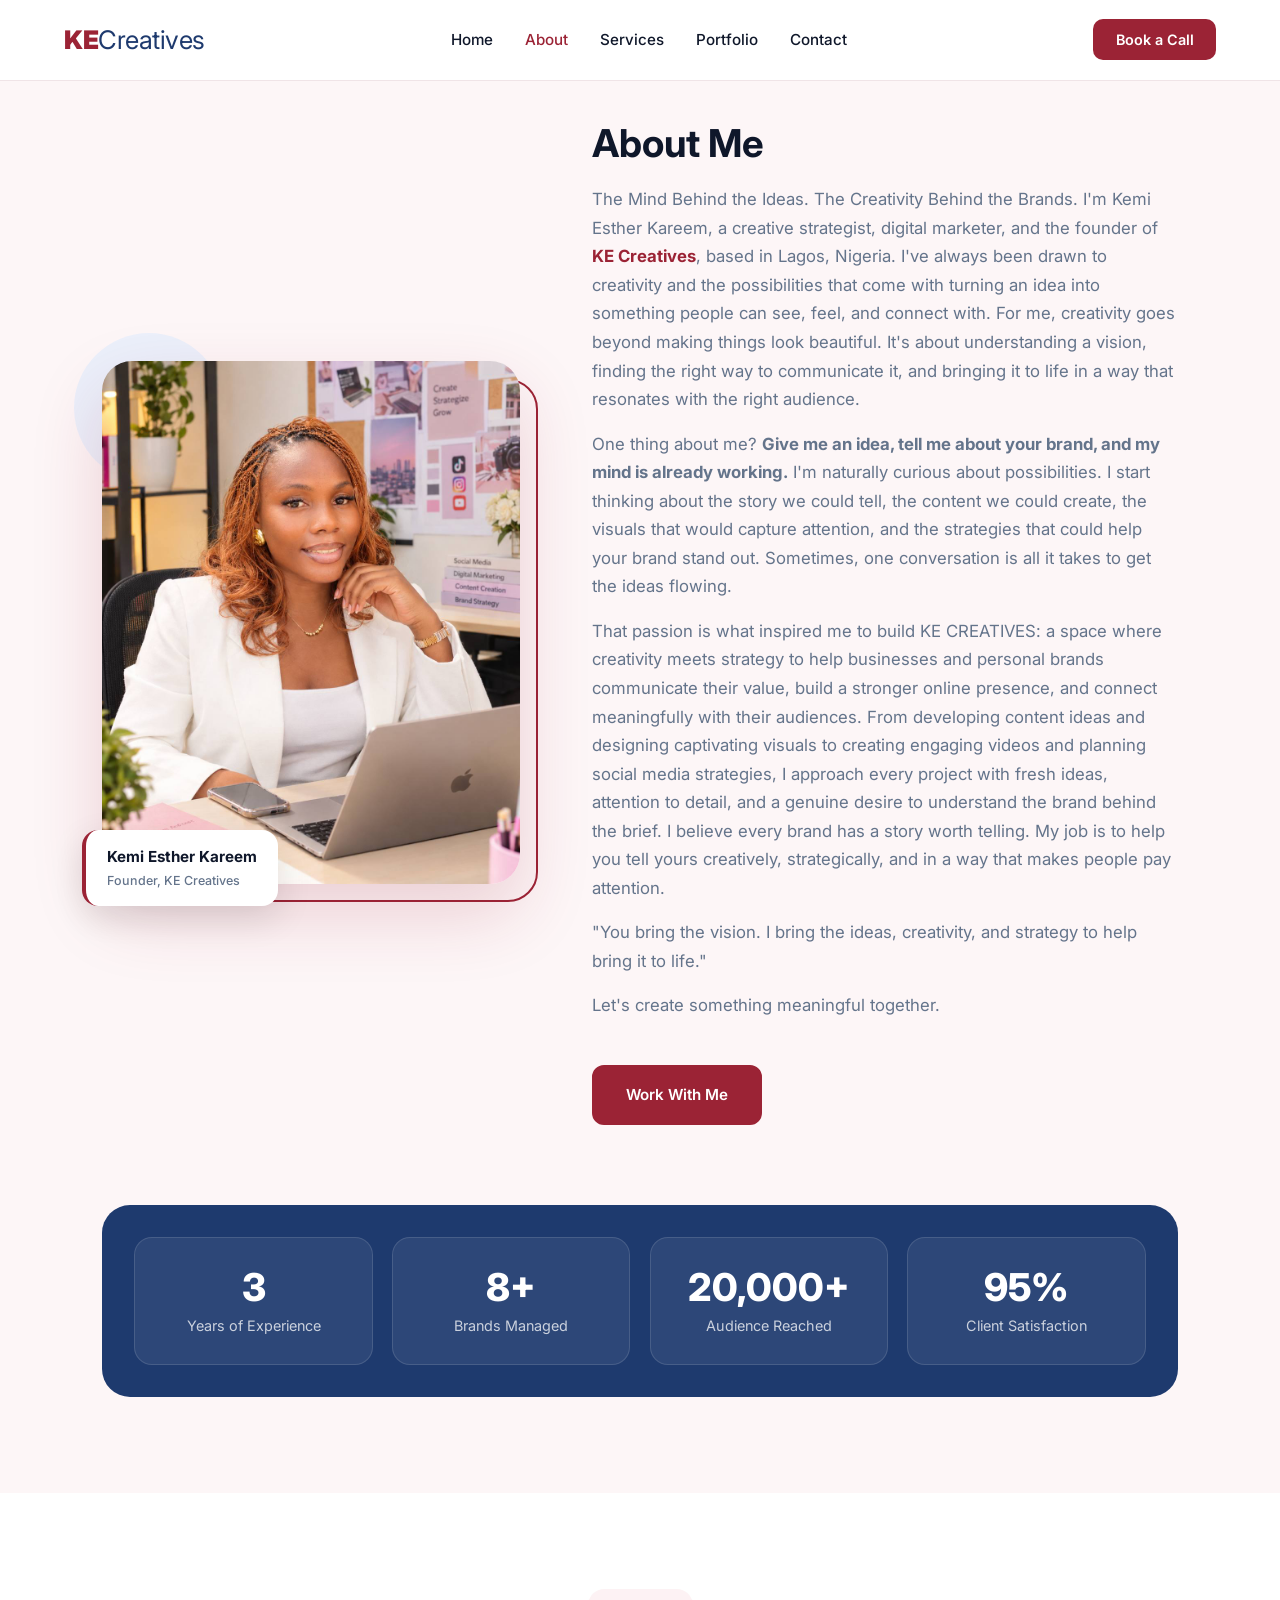
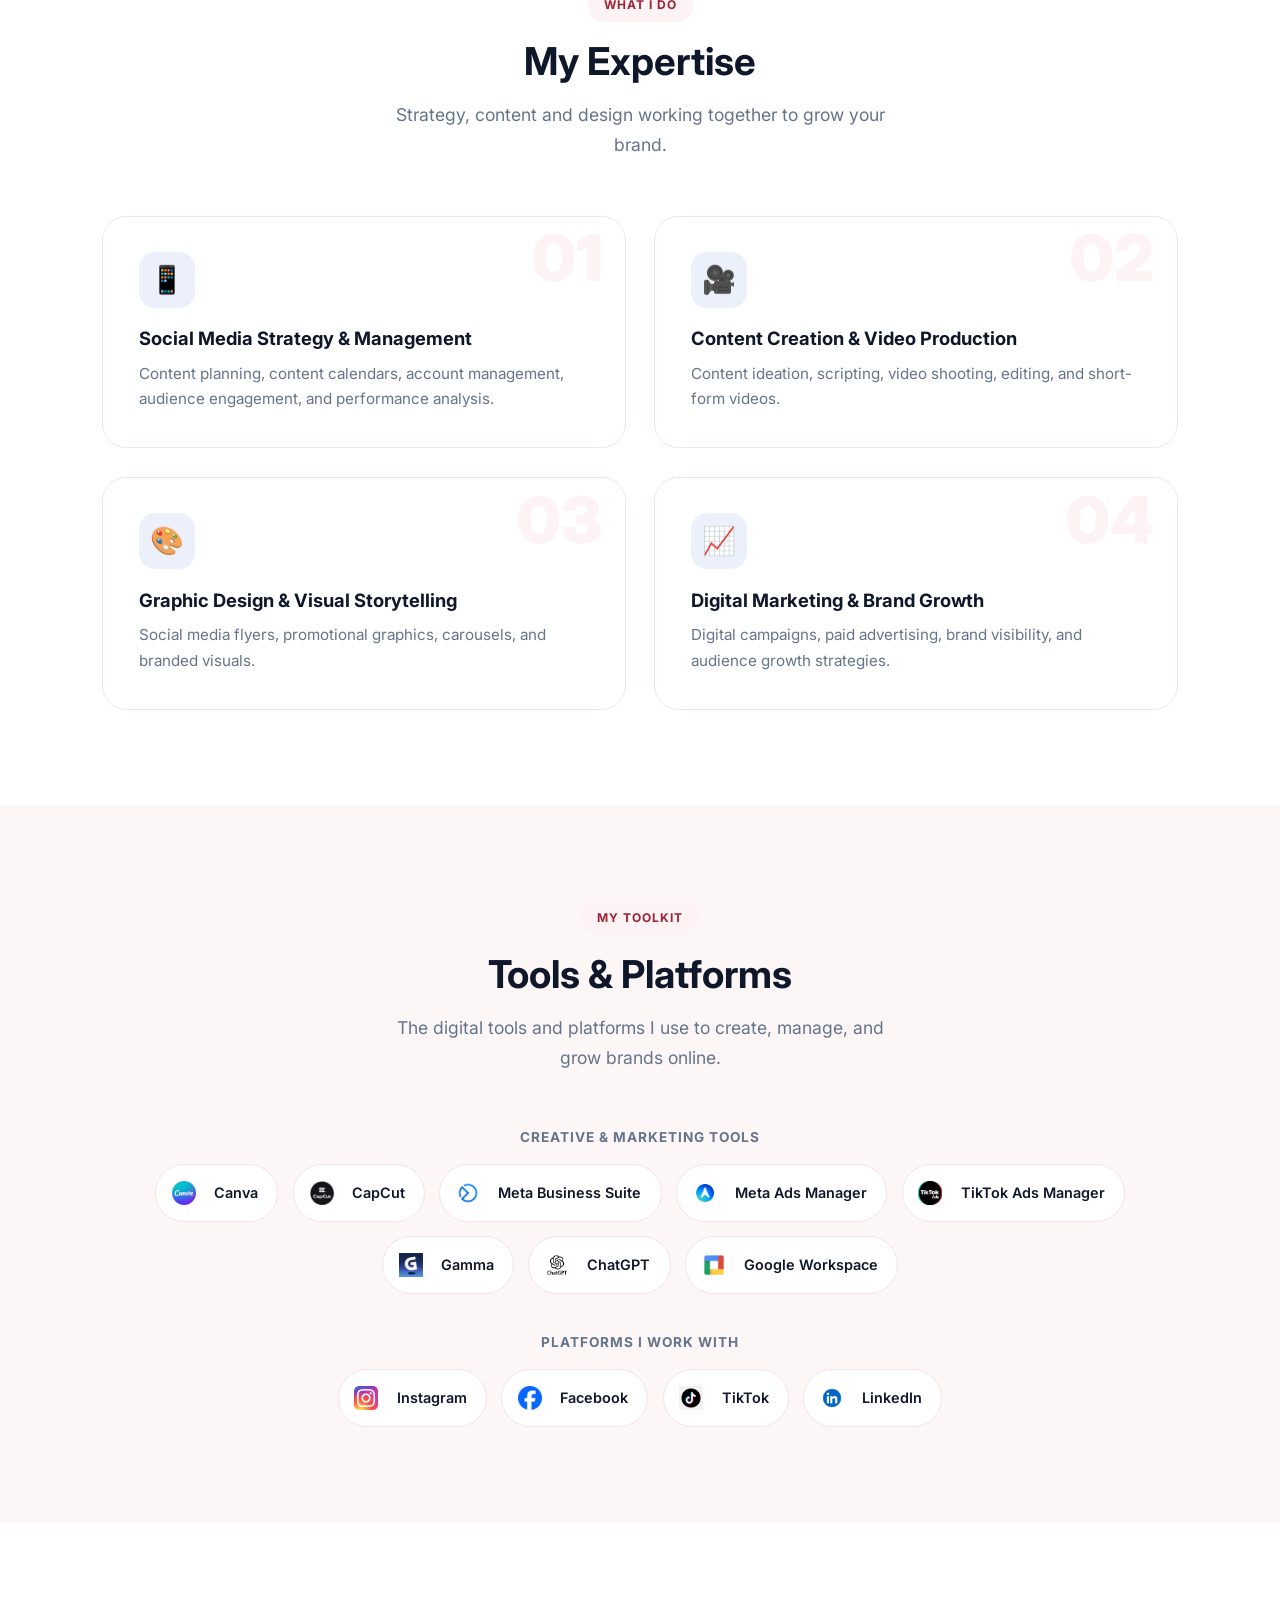
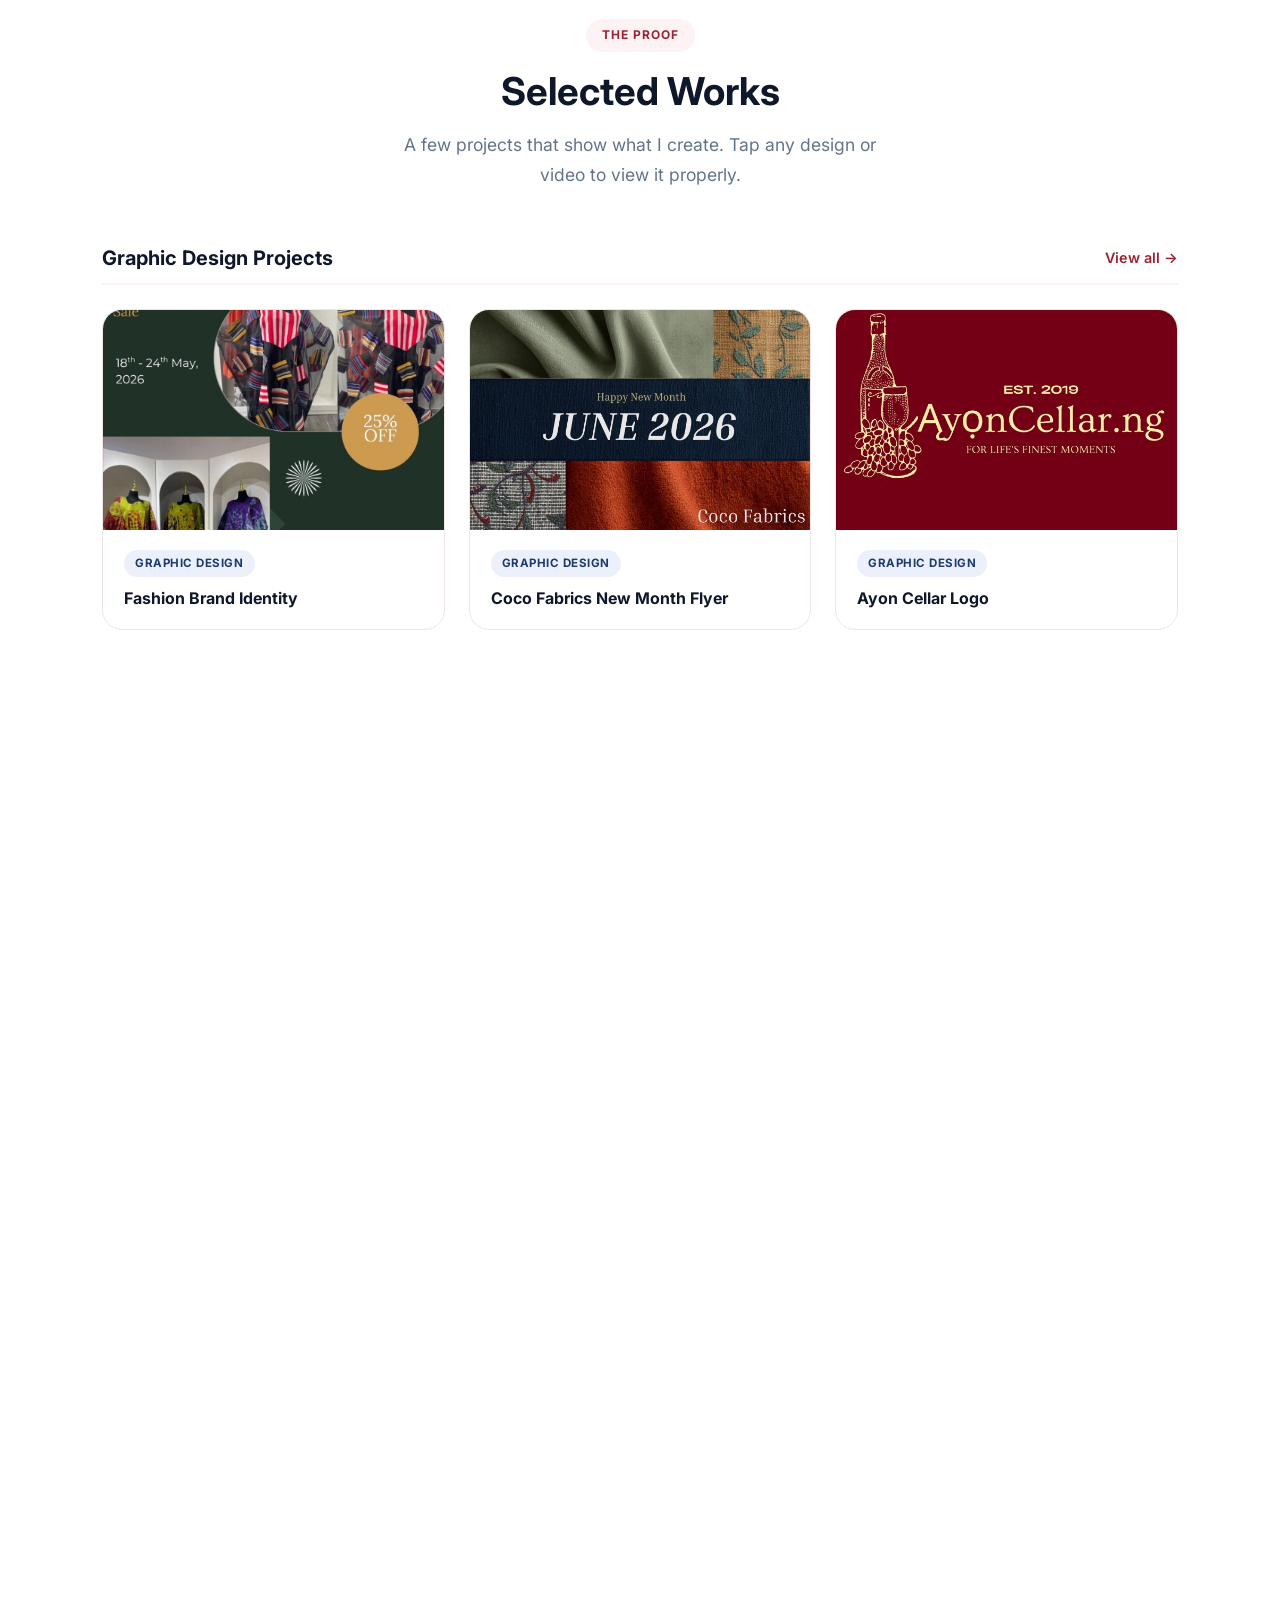
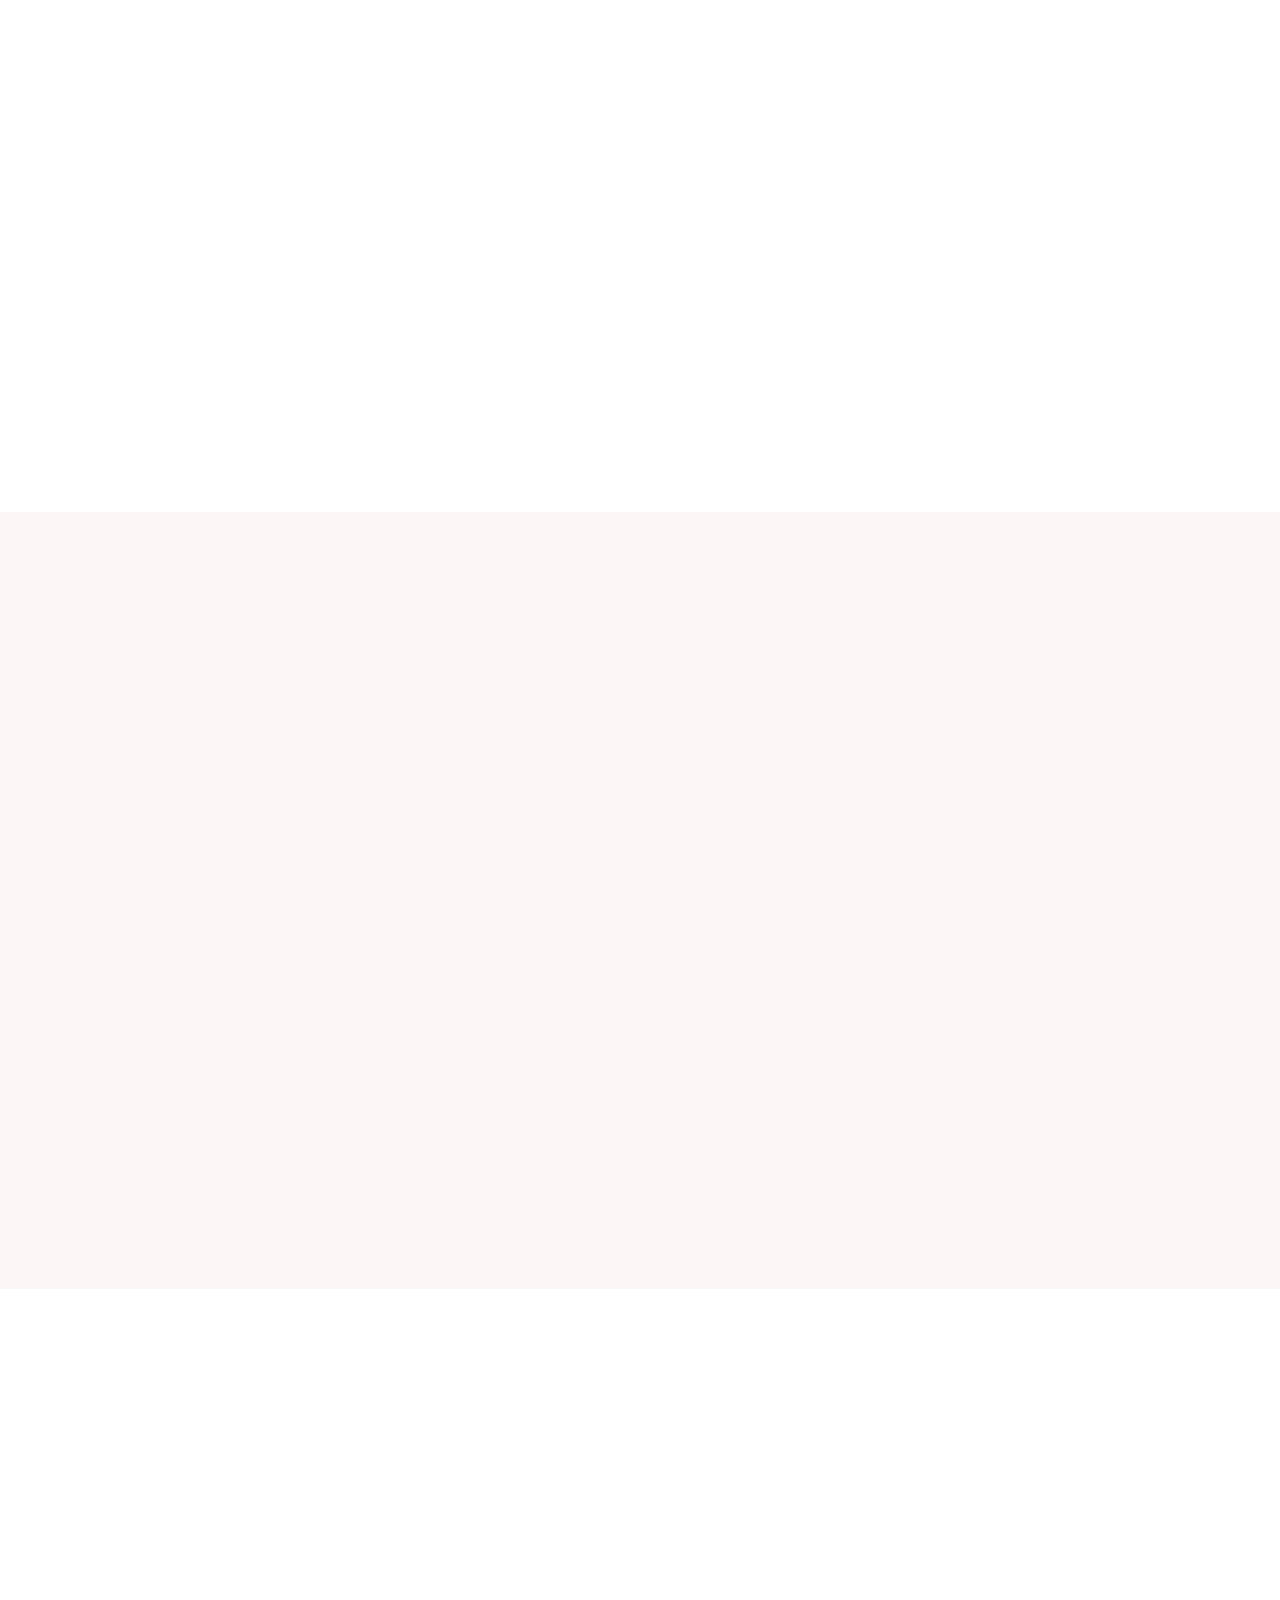
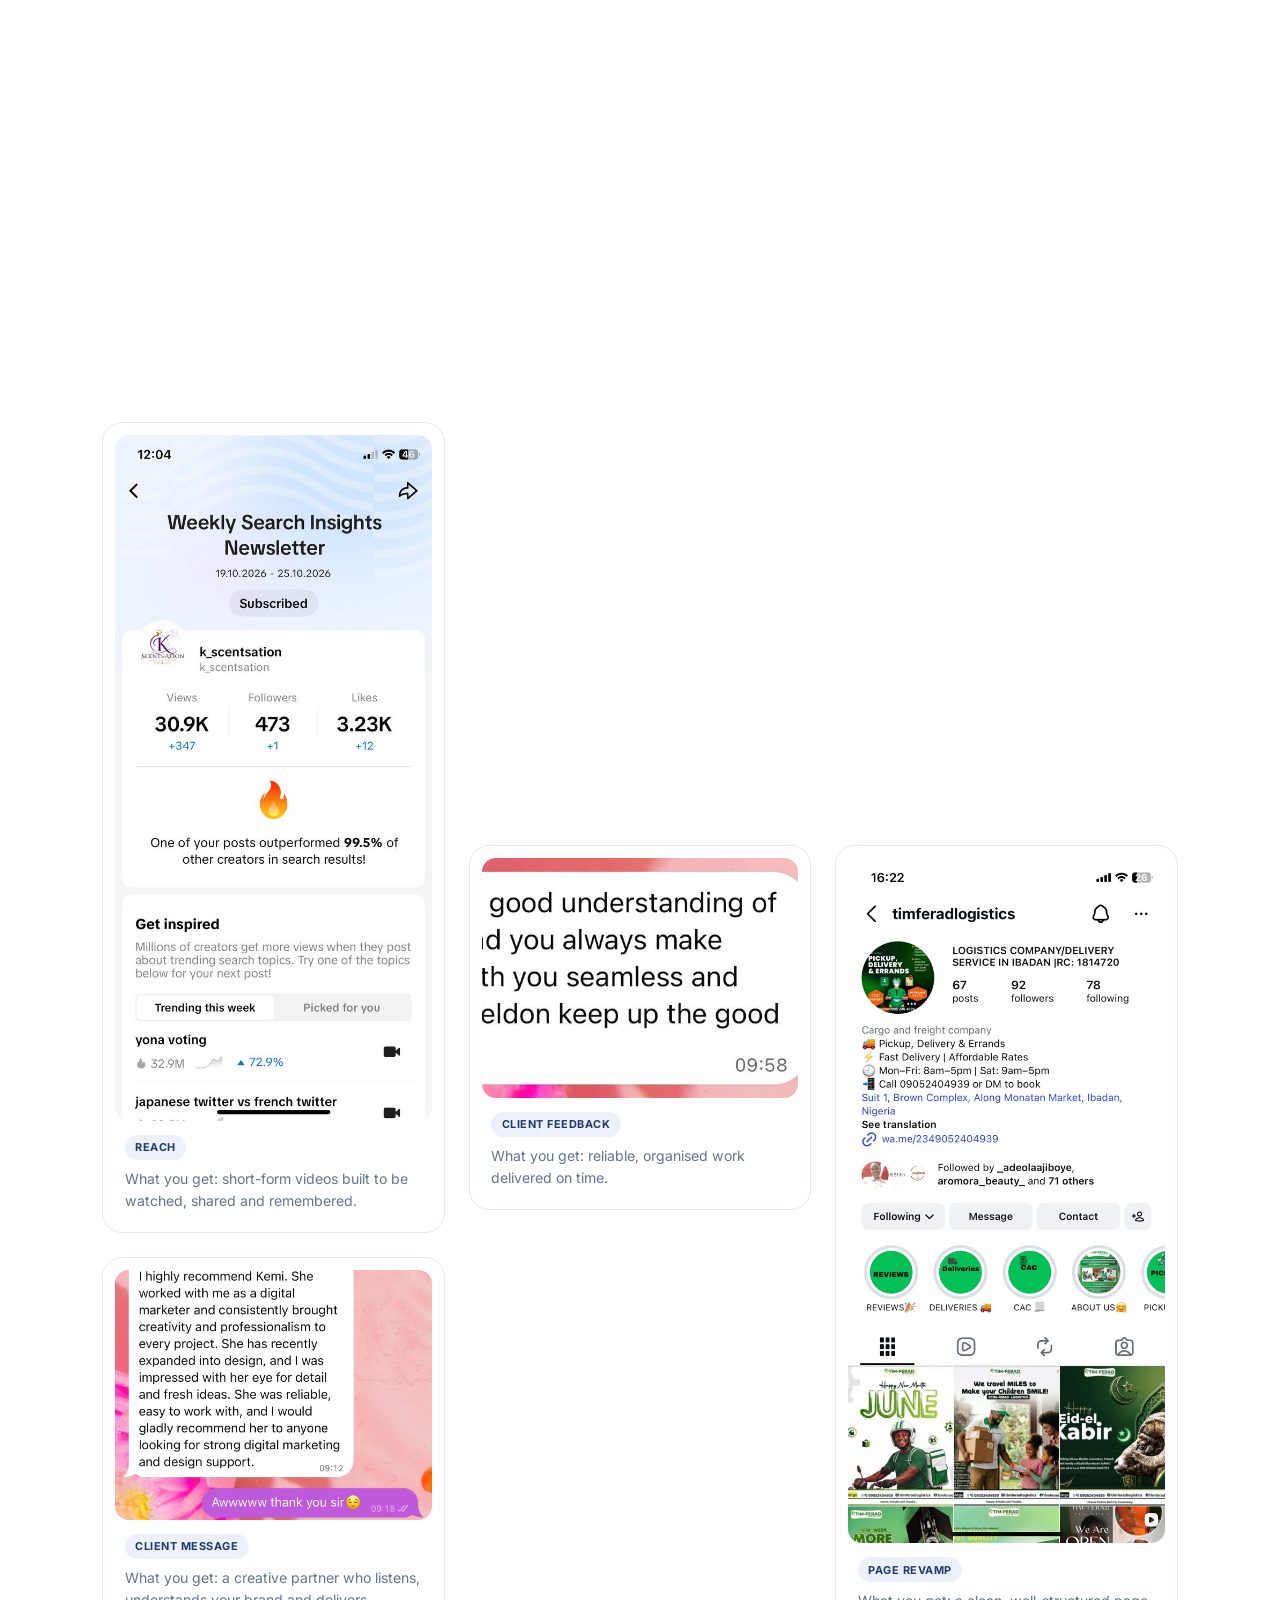
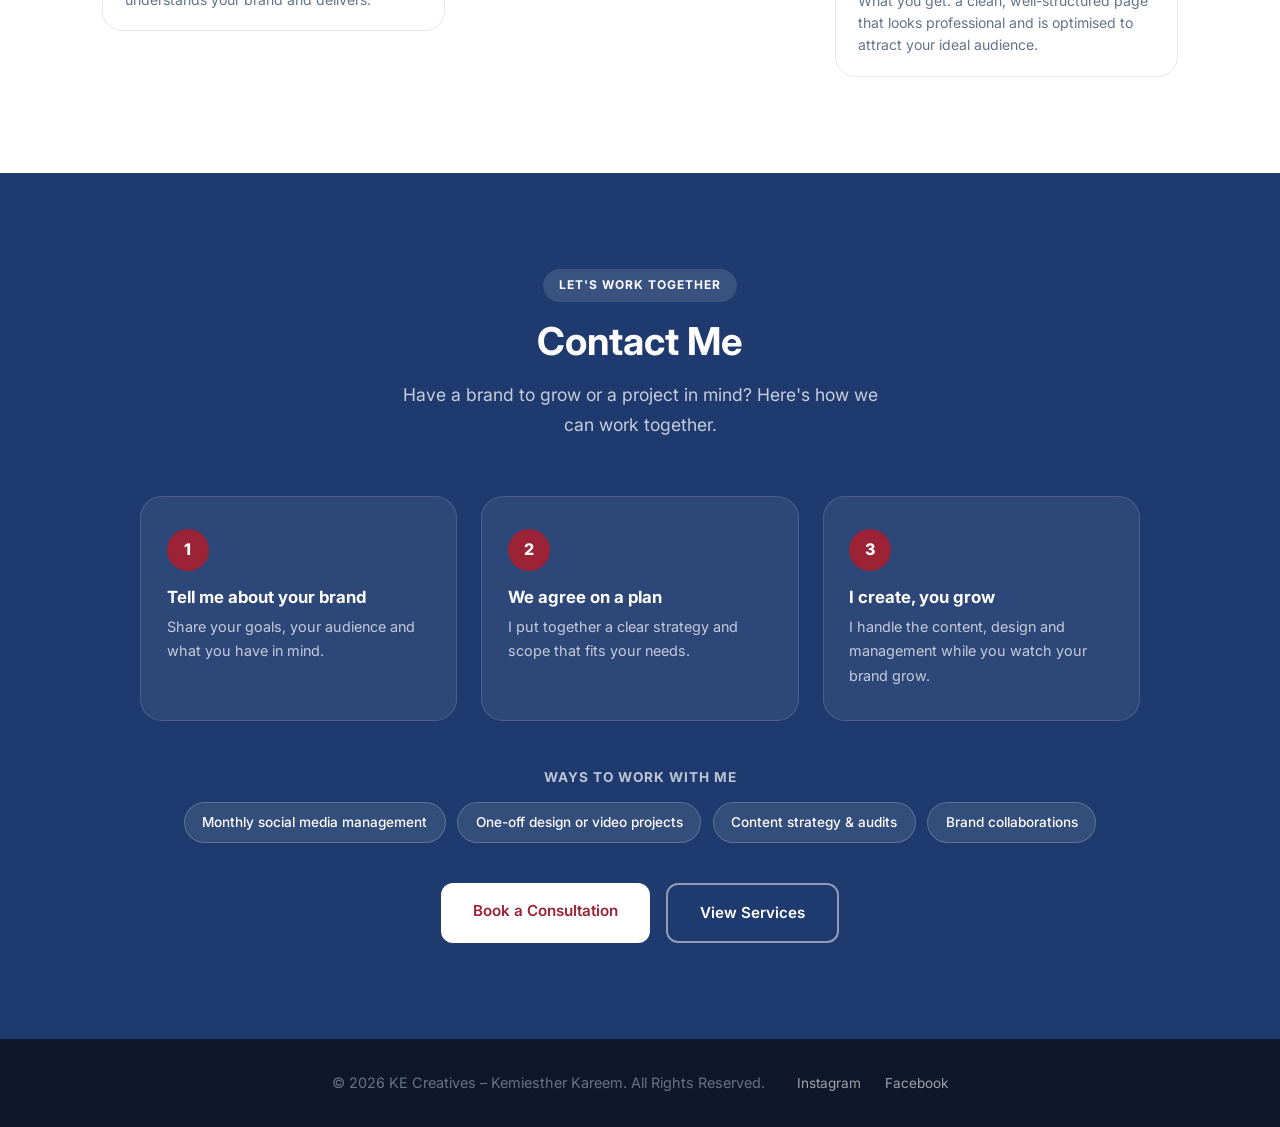
==== commit 89f08f11: "page fixes" ====
--- a/about.html
+++ b/about.html
@@ -148,15 +148,18 @@
         <div class="tools-inner reveal">
             <h3 class="tools-label">Creative & Marketing Tools</h3>
             <div class="tools-row">
-                <div class="tool"><span class="tool-ico"><b>C</b><img src="./media/tools/canva_icon-removebg-preview.png" alt=""
+                <div class="tool"><span class="tool-ico"><b>C</b><img
+                            src="./media/tools/canva_icon-removebg-preview.png" alt=""
                             onerror="this.remove()"></span>Canva</div>
-                <div class="tool"><span class="tool-ico"><b>C</b><img src="./media/tools/capcut-removebg-preview.png" alt=""
-                            onerror="this.remove()"></span>CapCut</div>
-                <div class="tool"><span class="tool-ico"><b>M</b><img src="./media/tools/meta_suite-removebg-preview.png" alt=""
+                <div class="tool"><span class="tool-ico"><b>C</b><img src="./media/tools/capcut-removebg-preview.png"
+                            alt="" onerror="this.remove()"></span>CapCut</div>
+                <div class="tool"><span class="tool-ico"><b>M</b><img
+                            src="./media/tools/meta_suite-removebg-preview.png" alt=""
                             onerror="this.remove()"></span>Meta Business Suite</div>
-                <div class="tool"><span class="tool-ico"><b>M</b><img src="./media/tools/meta_ads-removebg-preview.png" alt=""
-                            onerror="this.remove()"></span>Meta Ads Manager</div>
-                <div class="tool"><span class="tool-ico"><b>T</b><img src="./media/tools/tiktok_ads-removebg-preview.png" alt=""
+                <div class="tool"><span class="tool-ico"><b>M</b><img src="./media/tools/meta_ads-removebg-preview.png"
+                            alt="" onerror="this.remove()"></span>Meta Ads Manager</div>
+                <div class="tool"><span class="tool-ico"><b>T</b><img
+                            src="./media/tools/tiktok_ads-removebg-preview.png" alt=""
                             onerror="this.remove()"></span>TikTok Ads Manager</div>
                 <div class="tool"><span class="tool-ico"><b>G</b><img src="./media/tools/gamma.png" alt=""
                             onerror="this.remove()"></span>Gamma</div>
@@ -168,8 +171,8 @@
 
             <h3 class="tools-label">Platforms I Work With</h3>
             <div class="tools-row">
-                <div class="tool"><span class="tool-ico"><b>I</b><img src="./media/tools/ig_icon-removebg-preview.png" alt=""
-                            onerror="this.remove()"></span>Instagram</div>
+                <div class="tool"><span class="tool-ico"><b>I</b><img src="./media/tools/ig_icon-removebg-preview.png"
+                            alt="" onerror="this.remove()"></span>Instagram</div>
                 <div class="tool"><span class="tool-ico"><b>F</b><img src="./media/tools/facebook.png" alt=""
                             onerror="this.remove()"></span>Facebook</div>
                 <div class="tool"><span class="tool-ico"><b>T</b><img src="./media/tools/tiktok.png" alt=""
@@ -197,19 +200,19 @@
                 </div>
                 <div class="works-grid">
                     <div class="portfolio-card">
-                        <img src="./media/design1.jpg" alt="Owenise brand flyer" class="lightbox-trigger"
-                            data-title="Owenise Brand Flyer">
+                        <img src="./media/image.png" alt="Fashion Brand Identity" class="lightbox-trigger"
+                            data-title="Fashion Brand Identity">
                         <div class="portfolio-info">
                             <span class="portfolio-tag tag-design">Graphic Design</span>
-                            <h3>Owenise Brand Flyer</h3>
+                            <h3>Fashion Brand Identity</h3>
                         </div>
                     </div>
                     <div class="portfolio-card">
-                        <img src="./media/image.png" alt="Coco Fabrics Ileya flyer" class="lightbox-trigger"
-                            data-title="Coco Fabrics Ileya Flyer">
+                        <img src="./media/design11.jpg" alt="Coco Fabrics New Month Flyer" class="lightbox-trigger"
+                            data-title="Coco Fabrics New Month Flyer">
                         <div class="portfolio-info">
                             <span class="portfolio-tag tag-design">Graphic Design</span>
-                            <h3>Coco Fabrics Ileya Flyer</h3>
+                            <h3>Coco Fabrics New Month Flyer</h3>
                         </div>
                     </div>
                     <div class="portfolio-card">
@@ -230,6 +233,16 @@
                 </div>
                 <div class="works-grid">
                     <div class="portfolio-card video-card">
+                        <div class="video-wrapper lightbox-video-trigger" data-src="./media/videos/IMG_4661.MP4"
+                            data-title="Talking Head Video for Coco Fabrics">
+                            <video src="./media/videos/IMG_4661.MP4" muted loop playsinline preload="metadata"></video>
+                        </div>
+                        <div class="portfolio-info">
+                            <span class="portfolio-tag tag-video">Talking Head</span>
+                            <h3>Talking Head Video for Coco Fabrics</h3>
+                        </div>
+                    </div>
+                    <div class="portfolio-card video-card">
                         <div class="video-wrapper lightbox-video-trigger" data-src="./media/videos/vid1.mp4"
                             data-title="Spend a day with Sano Junior Chef">
                             <video src="./media/videos/vid1.mp4" muted loop playsinline preload="metadata"></video>
@@ -240,9 +253,19 @@
                         </div>
                     </div>
                     <div class="portfolio-card video-card">
+                        <div class="video-wrapper lightbox-video-trigger" data-src="./media/videos/IMG_4662.MP4"
+                            data-title="Talking Head Video for Tim-Ferad Logistics">
+                            <video src="./media/videos/IMG_4662.MP4" muted loop playsinline preload="metadata"></video>
+                        </div>
+                        <div class="portfolio-info">
+                            <span class="portfolio-tag tag-video">Talking Head</span>
+                            <h3>Talking Head Video for Tim-Ferad Logistics</h3>
+                        </div>
+                    </div>
+                    <div class="portfolio-card video-card">
                         <div class="video-wrapper lightbox-video-trigger" data-src="./media/videos/cocovid.MP4"
                             data-title="Coco Fabrics Product Display">
-                            <video src="./media/videos/cocovid.MP4" muted loop playsinline preload="metadata"></video>
+                            <video src="./media/videos/IMG_4667.MP4" muted loop playsinline preload="metadata"></video>
                         </div>
                         <div class="portfolio-info">
                             <span class="portfolio-tag tag-video">Video Editing</span>
@@ -252,7 +275,8 @@
                     <div class="portfolio-card video-card">
                         <div class="video-wrapper lightbox-video-trigger" data-src="./media/videos/cyonhangout.mp4"
                             data-title="CYON Hangout">
-                            <video src="./media/videos/cyonhangout.mp4" muted loop playsinline preload="metadata"></video>
+                            <video src="./media/videos/cyonhangout.mp4" muted loop playsinline
+                                preload="metadata"></video>
                         </div>
                         <div class="portfolio-info">
                             <span class="portfolio-tag tag-video">Video Editing</span>
@@ -312,35 +336,43 @@
 
             <div class="brands-grid" id="brandsGrid">
                 <div class="brand">
-                    <div class="brand-logo"><b>OD</b><img src="./media/design1.jpg" alt="" onerror="this.remove()"></div>
+                    <div class="brand-logo"><b>OD</b><img src="./media/design1.jpg" alt="" onerror="this.remove()">
+                    </div>
                     <span>Owenise Designs</span>
                 </div>
                 <div class="brand">
-                    <div class="brand-logo"><b>CF</b><img src="./media/design3.jpg" alt="" onerror="this.remove()"></div>
+                    <div class="brand-logo"><b>CF</b><img src="./media/design3.jpg" alt="" onerror="this.remove()">
+                    </div>
                     <span>Coco Fabrics</span>
                 </div>
                 <div class="brand">
-                    <div class="brand-logo"><b>AC</b><img src="./media/graphics4.jpg" alt="" onerror="this.remove()"></div>
+                    <div class="brand-logo"><b>AC</b><img src="./media/graphics4.jpg" alt="" onerror="this.remove()">
+                    </div>
                     <span>Ayon Cellar</span>
                 </div>
                 <div class="brand">
-                    <div class="brand-logo"><b>TF</b><img src="./media/brands/timferad.jpg" alt="" onerror="this.remove()"></div>
+                    <div class="brand-logo"><b>TF</b><img src="./media/brands/timferad.jpg" alt=""
+                            onerror="this.remove()"></div>
                     <span>Tim-Ferad</span>
                 </div>
                 <div class="brand">
-                    <div class="brand-logo"><b>G</b><img src="./media/brands/gotland.jpg" alt="" onerror="this.remove()"></div>
+                    <div class="brand-logo"><b>G</b><img src="./media/brands/gotland.jpg" alt=""
+                            onerror="this.remove()"></div>
                     <span>Gotland</span>
                 </div>
                 <div class="brand">
-                    <div class="brand-logo"><b>GW</b><img src="./media/brands/genesis.jpg" alt="" onerror="this.remove()"></div>
+                    <div class="brand-logo"><b>GW</b><img src="./media/brands/genesis.jpg" alt=""
+                            onerror="this.remove()"></div>
                     <span>Genesis Wellness Clinic</span>
                 </div>
                 <div class="brand">
-                    <div class="brand-logo"><b>KS</b><img src="./media/brands/k_scensation.jpg" alt="" onerror="this.remove()"></div>
+                    <div class="brand-logo"><b>KS</b><img src="./media/brands/k_scensation.jpg" alt=""
+                            onerror="this.remove()"></div>
                     <span>K_scensation</span>
                 </div>
                 <div class="brand">
-                    <div class="brand-logo"><b>FA</b><img src="./media/brands/foodarena.jpg" alt="" onerror="this.remove()"></div>
+                    <div class="brand-logo"><b>FA</b><img src="./media/brands/foodarena.jpg" alt=""
+                            onerror="this.remove()"></div>
                     <span>Food Arena</span>
                 </div>
             </div>
@@ -358,8 +390,8 @@
         <div class="testimonials-grid">
 
             <figure class="shot reveal">
-                <img src="./media/testimonials/testimonial-4.jpg" alt="Client feedback screenshot" class="lightbox-trigger"
-                    data-title="Client feedback">
+                <img src="./media/testimonials/testimonial-4.jpg" alt="Client feedback screenshot"
+                    class="lightbox-trigger" data-title="Client feedback">
                 <figcaption>
                     <span class="shot-tag">Client feedback</span>
                     <p>What you get: content that makes your page look professional and keeps people engaged.</p>
@@ -367,7 +399,8 @@
             </figure>
 
             <figure class="shot reveal">
-                <img src="./media/testimonials/reach.jpg" alt="Views screenshot" class="lightbox-trigger" data-title="Video views">
+                <img src="./media/testimonials/reach.jpg" alt="Views screenshot" class="lightbox-trigger"
+                    data-title="Video views">
                 <figcaption>
                     <span class="shot-tag">Reach</span>
                     <p>What you get: short-form videos built to be watched, shared and remembered.</p>
@@ -375,8 +408,8 @@
             </figure>
 
             <figure class="shot reveal">
-                <img src="./media/testimonials/testimonial-6.jpg" alt="Client message screenshot" class="lightbox-trigger"
-                    data-title="Client message">
+                <img src="./media/testimonials/testimonial-6.jpg" alt="Client message screenshot"
+                    class="lightbox-trigger" data-title="Client message">
                 <figcaption>
                     <span class="shot-tag">Client message</span>
                     <p>What you get: a creative partner who listens, understands your brand and delivers.</p>
@@ -402,10 +435,20 @@
             </figure>
 
             <figure class="shot reveal">
-                <img src="./media/testimonials/result.jpg" alt="Results screenshot" class="lightbox-trigger" data-title="Results">
+                <img src="./media/testimonials/result.jpg" alt="Results screenshot" class="lightbox-trigger"
+                    data-title="Results">
                 <figcaption>
                     <span class="shot-tag">Results</span>
                     <p>What you get: visible growth you can track and build on.</p>
+                </figcaption>
+            </figure>
+
+            <figure class="shot reveal">
+                <img src="./media/testimonials/revamp.jpg" alt="Before and after of a revamped social media page" class="lightbox-trigger"
+                    data-title="Page revamp">
+                <figcaption>
+                    <span class="shot-tag">Page revamp</span>
+                    <p>What you get: a clean, well-structured page that looks professional and is optimised to attract your ideal audience.</p>
                 </figcaption>
             </figure>
 
--- a/css/about.css
+++ b/css/about.css
@@ -529,7 +529,8 @@
     }
 
     .about-photo {
-        position: static;
+        position: relative;
+        top: auto;
         max-width: 380px;
     }
 
@@ -676,9 +677,4 @@
     .stat-box h3 {
         font-size: 1.35rem;
     }
-}
-@media (max-width: 320px) {
-    .about-text{
-        margin-top: 80px;
-    }
 }
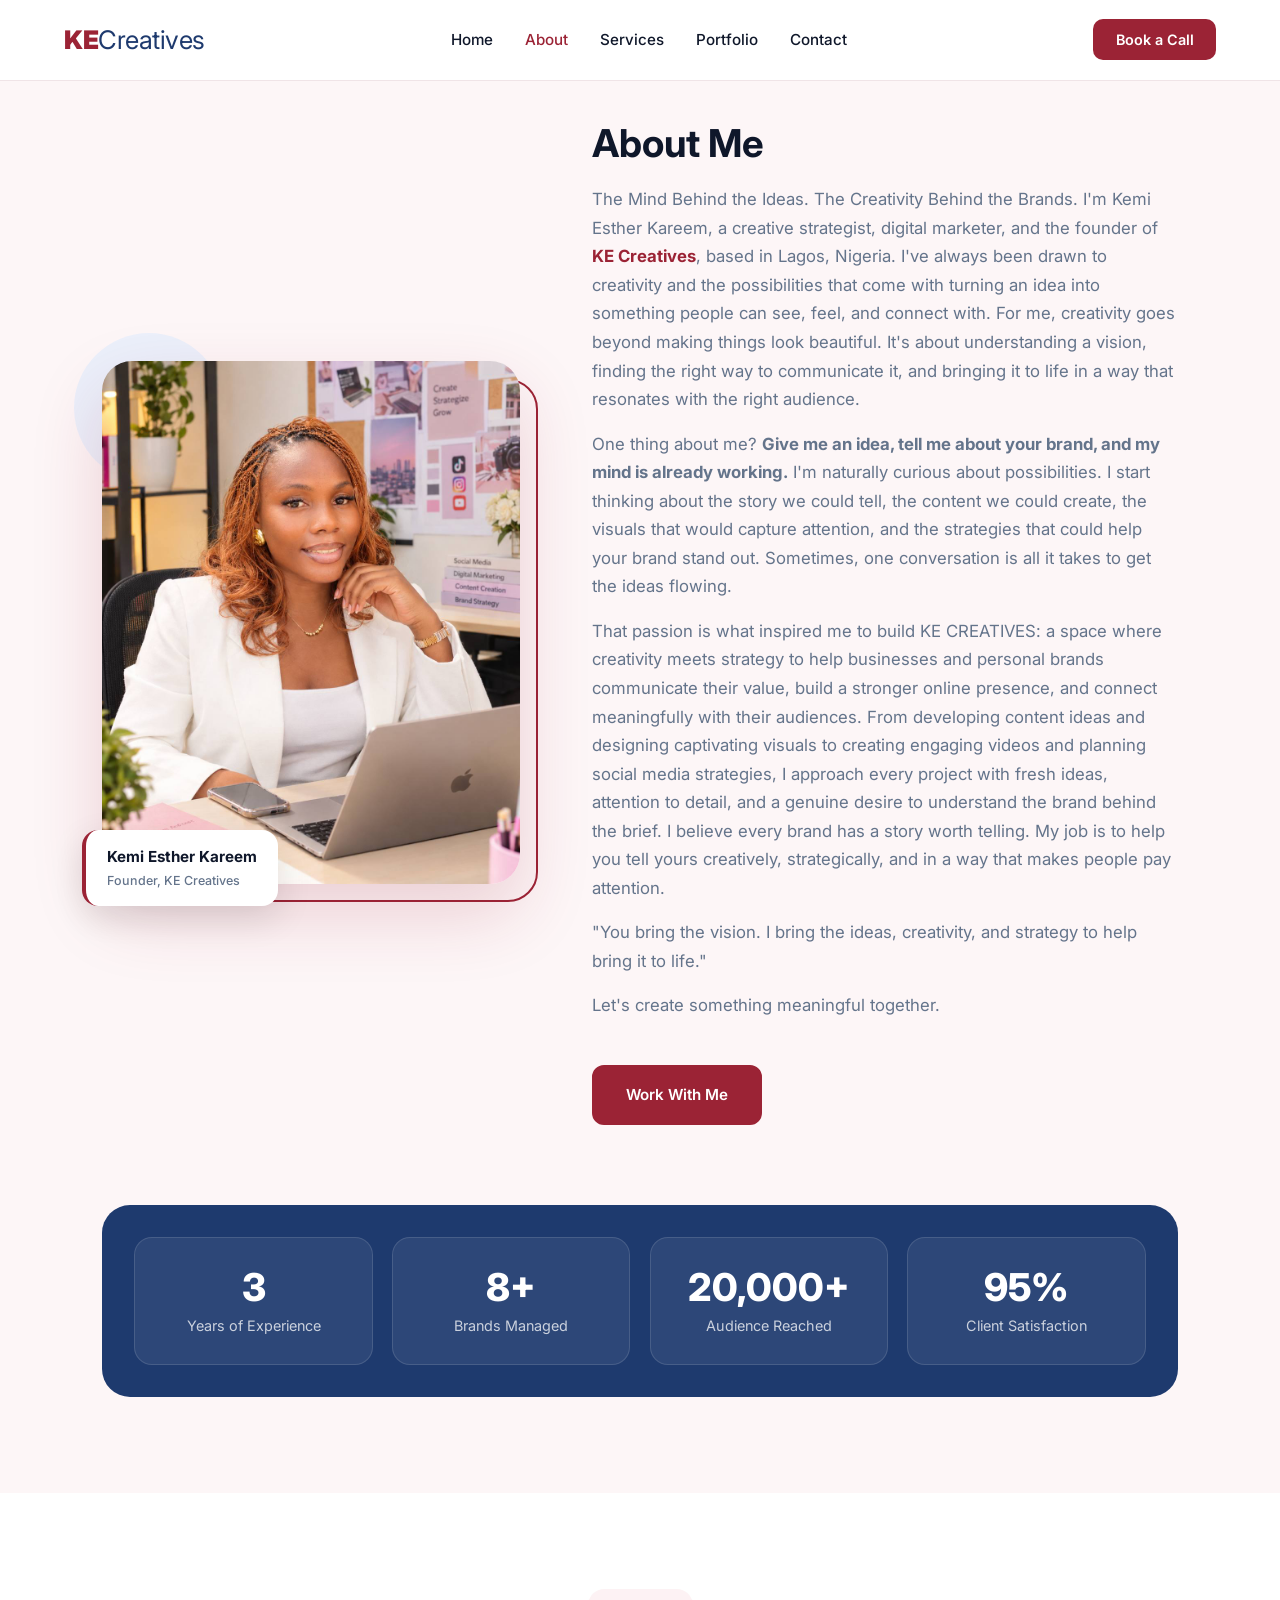
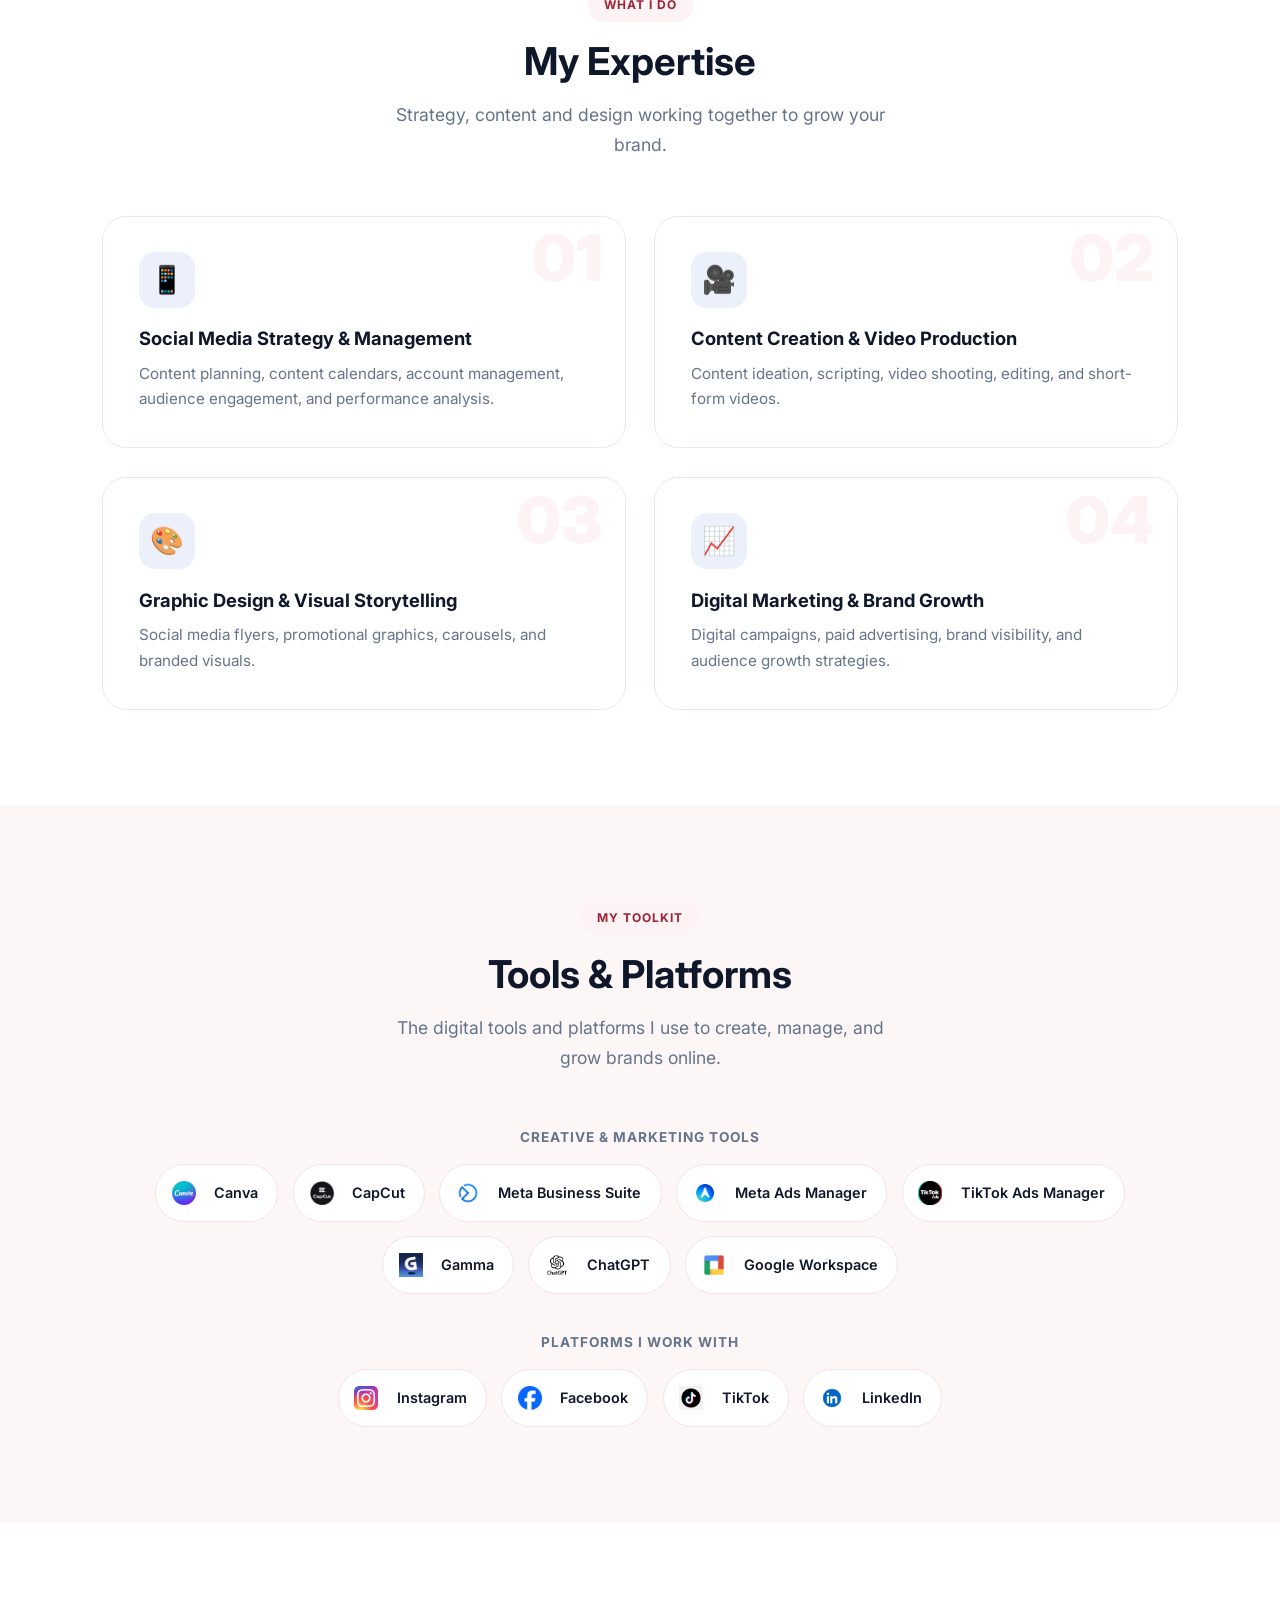
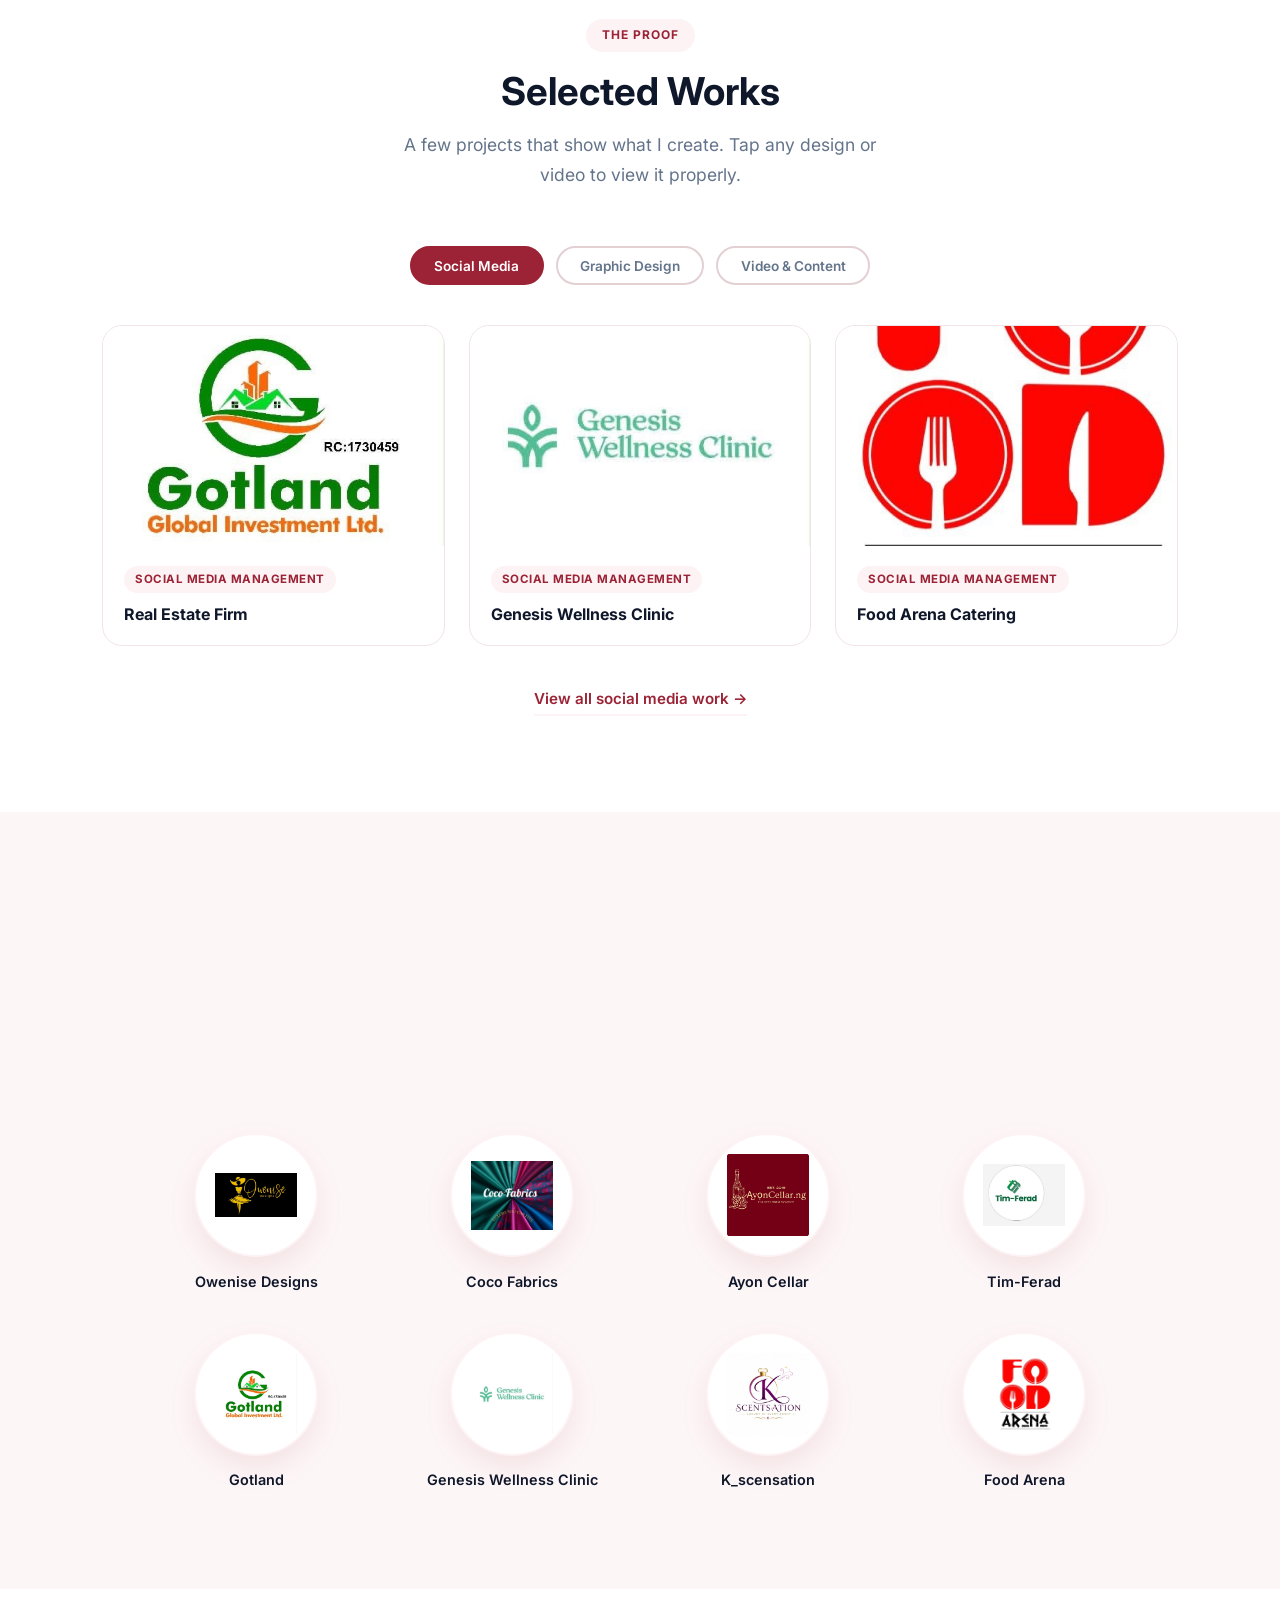
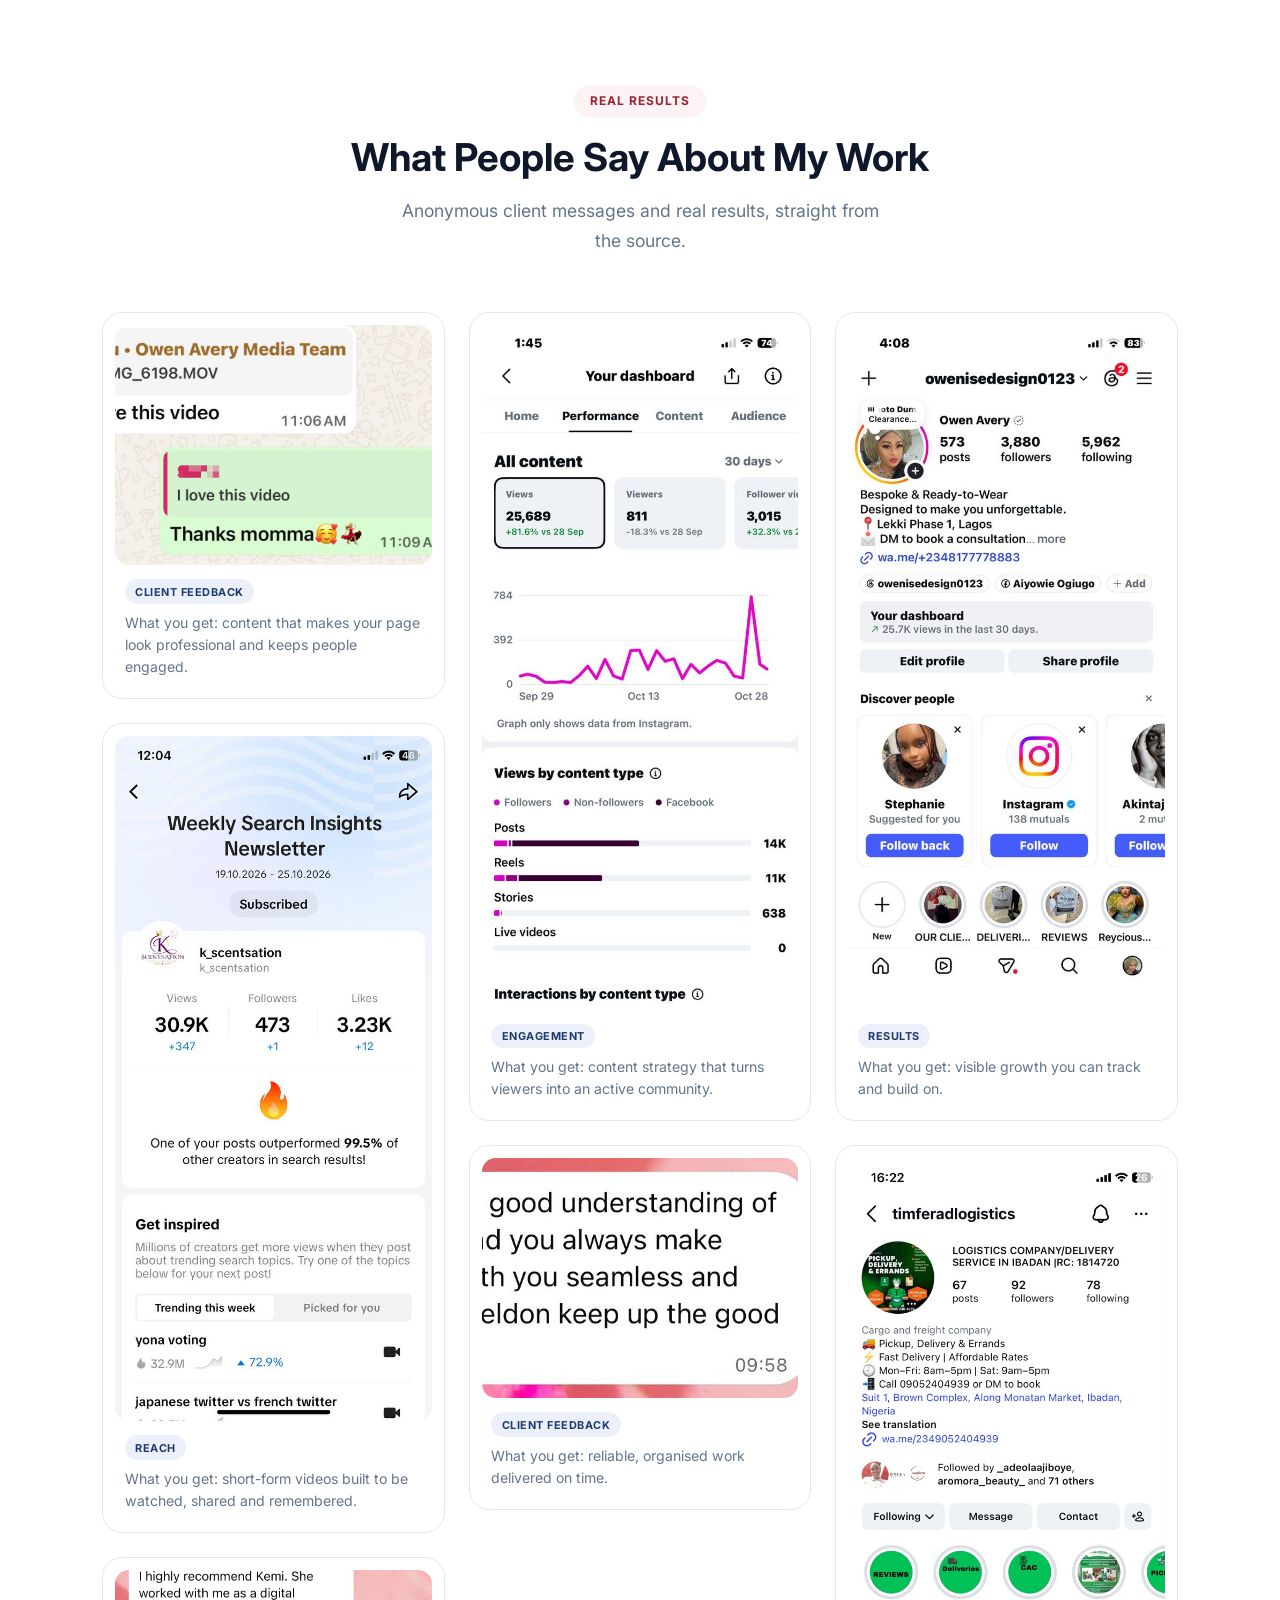
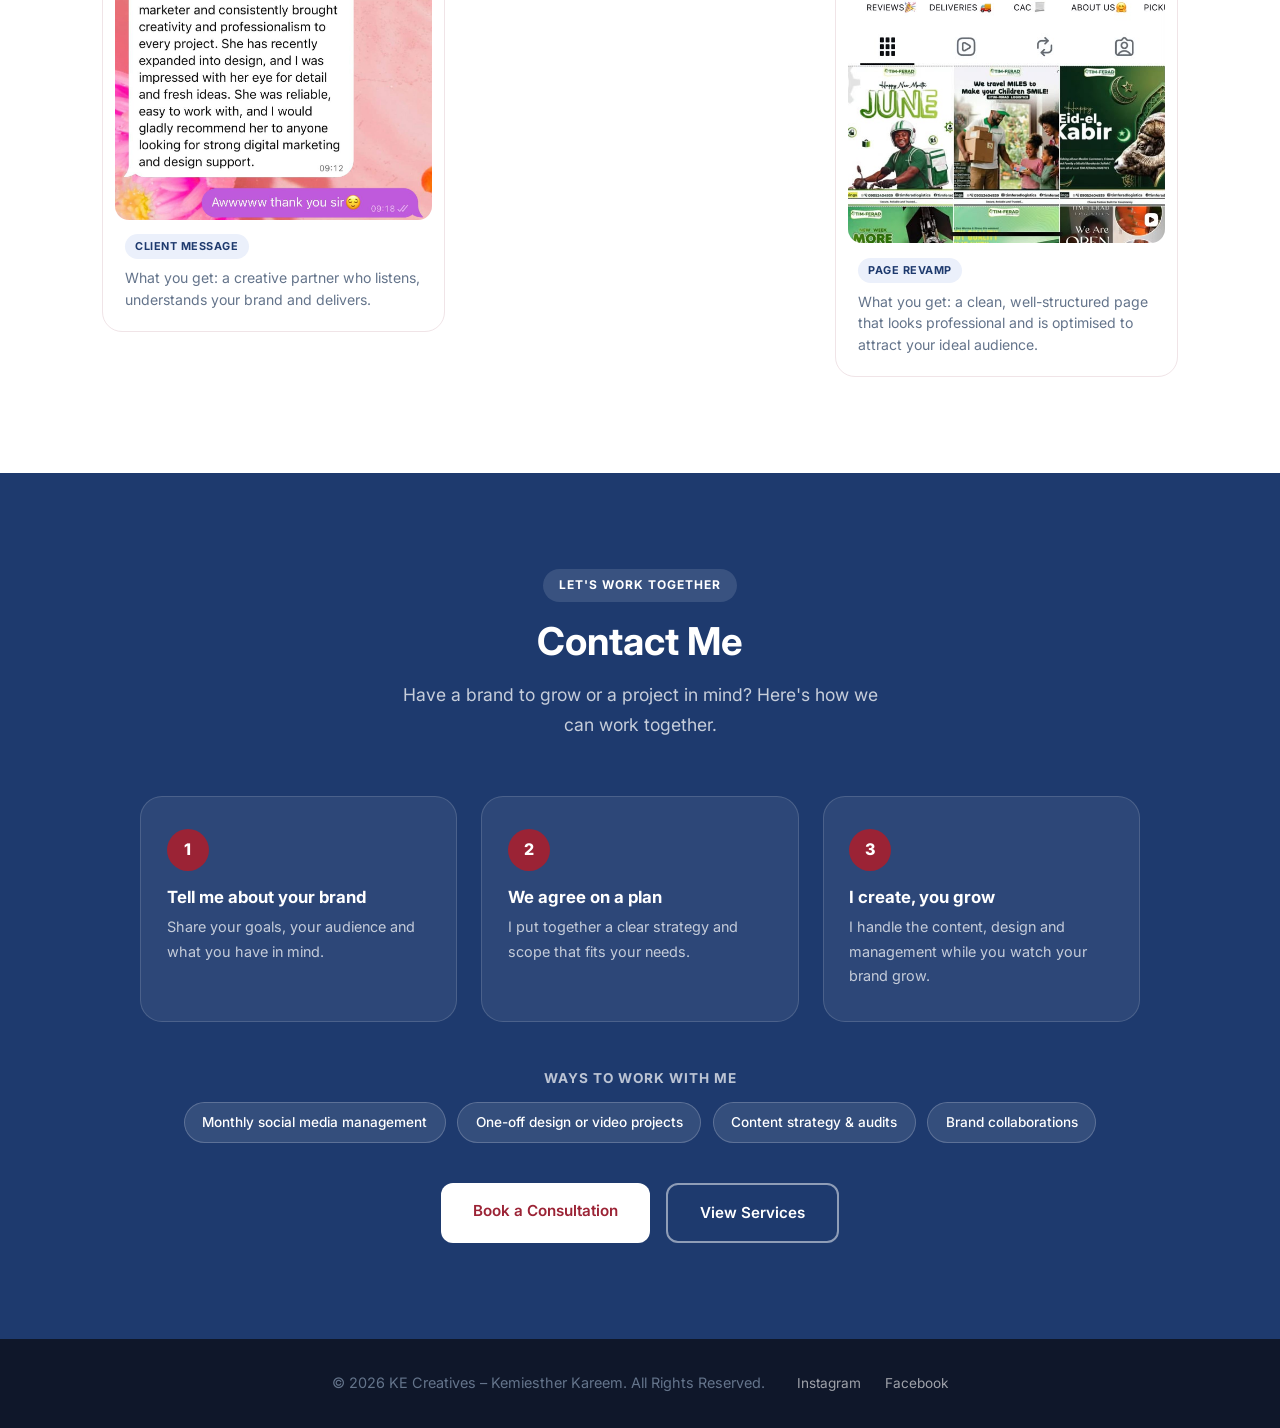
==== commit 3bf5c83c: "about page: selected works section arranged" ====
--- a/about.html
+++ b/about.html
@@ -193,11 +193,45 @@
 
         <div class="works-inner">
 
-            <div class="works-group reveal">
-                <div class="works-head">
-                    <h3>Graphic Design Projects</h3>
-                    <a href="portfolio.html?tab=design">View all →</a>
-                </div>
+            <div class="works-tabs reveal" role="tablist" aria-label="Selected works categories">
+                <button class="works-tab active" role="tab" aria-selected="true" data-target="works-social">Social
+                    Media</button>
+                <button class="works-tab" role="tab" aria-selected="false" data-target="works-design">Graphic
+                    Design</button>
+                <button class="works-tab" role="tab" aria-selected="false" data-target="works-video">Video &amp;
+                    Content</button>
+            </div>
+
+            <!-- SOCIAL MEDIA -->
+            <div class="works-panel" id="works-social" role="tabpanel">
+                <div class="works-grid">
+                    <div class="portfolio-card">
+                        <img src="./media/brands/gotland.jpg" alt="Real estate social media">
+                        <div class="portfolio-info">
+                            <span class="portfolio-tag">Social Media Management</span>
+                            <h3>Real Estate Firm</h3>
+                        </div>
+                    </div>
+                    <div class="portfolio-card">
+                        <img src="./media/brands/genesis.jpg" alt="Genesis Wellness Clinic">
+                        <div class="portfolio-info">
+                            <span class="portfolio-tag">Social Media Management</span>
+                            <h3>Genesis Wellness Clinic</h3>
+                        </div>
+                    </div>
+                    <div class="portfolio-card">
+                        <img src="./media/brands/foodarena.jpg" alt="Food Arena catering">
+                        <div class="portfolio-info">
+                            <span class="portfolio-tag">Social Media Management</span>
+                            <h3>Food Arena Catering</h3>
+                        </div>
+                    </div>
+                </div>
+                <a href="portfolio.html?tab=social" class="works-more">View all social media work →</a>
+            </div>
+
+            <!-- GRAPHIC DESIGN -->
+            <div class="works-panel" id="works-design" role="tabpanel" hidden>
                 <div class="works-grid">
                     <div class="portfolio-card">
                         <img src="./media/image.png" alt="Fashion Brand Identity" class="lightbox-trigger"
@@ -224,13 +258,11 @@
                         </div>
                     </div>
                 </div>
-            </div>
-
-            <div class="works-group reveal">
-                <div class="works-head">
-                    <h3>Video & Content Creation</h3>
-                    <a href="portfolio.html?tab=video">View all →</a>
-                </div>
+                <a href="portfolio.html?tab=design" class="works-more">View all graphic design →</a>
+            </div>
+
+            <!-- VIDEO -->
+            <div class="works-panel" id="works-video" role="tabpanel" hidden>
                 <div class="works-grid">
                     <div class="portfolio-card video-card">
                         <div class="video-wrapper lightbox-video-trigger" data-src="./media/videos/IMG_4661.MP4"
@@ -262,63 +294,10 @@
                             <h3>Talking Head Video for Tim-Ferad Logistics</h3>
                         </div>
                     </div>
-                    <div class="portfolio-card video-card">
-                        <div class="video-wrapper lightbox-video-trigger" data-src="./media/videos/cocovid.MP4"
-                            data-title="Coco Fabrics Product Display">
-                            <video src="./media/videos/IMG_4667.MP4" muted loop playsinline preload="metadata"></video>
-                        </div>
-                        <div class="portfolio-info">
-                            <span class="portfolio-tag tag-video">Video Editing</span>
-                            <h3>Coco Fabrics Product Display</h3>
-                        </div>
-                    </div>
-                    <div class="portfolio-card video-card">
-                        <div class="video-wrapper lightbox-video-trigger" data-src="./media/videos/cyonhangout.mp4"
-                            data-title="CYON Hangout">
-                            <video src="./media/videos/cyonhangout.mp4" muted loop playsinline
-                                preload="metadata"></video>
-                        </div>
-                        <div class="portfolio-info">
-                            <span class="portfolio-tag tag-video">Video Editing</span>
-                            <h3>CYON Hangout</h3>
-                        </div>
-                    </div>
-                </div>
-            </div>
-
-            <div class="works-group reveal">
-                <div class="works-head">
-                    <h3>Social Media Management & Brand Projects</h3>
-                    <a href="portfolio.html?tab=social">View all →</a>
-                </div>
-                <div class="works-grid">
-                    <div class="portfolio-card">
-                        <img src="./media/brands/gotland.jpg" alt="Real estate social media">
-                        <div class="portfolio-info">
-                            <span class="portfolio-tag">Social Media Management</span>
-                            <h3>Real Estate Firm</h3>
-                        </div>
-                    </div>
-                    <div class="portfolio-card">
-                        <img src="./media/brands/genesis.jpg" alt="Genesis Wellness Clinic">
-                        <div class="portfolio-info">
-                            <span class="portfolio-tag">Social Media Management</span>
-                            <h3>Genesis Wellness Clinic</h3>
-                        </div>
-                    </div>
-                    <div class="portfolio-card">
-                        <img src="./media/brands/foodarena.jpg" alt="Food Arena catering">
-                        <div class="portfolio-info">
-                            <span class="portfolio-tag">Social Media Management</span>
-                            <h3>Food Arena Catering</h3>
-                        </div>
-                    </div>
-                </div>
-            </div>
-
-            <div class="works-cta reveal">
-                <a href="portfolio.html" class="btn-primary">See the Full Portfolio</a>
-            </div>
+                </div>
+                <a href="portfolio.html?tab=video" class="works-more">View all videos →</a>
+            </div>
+
         </div>
     </section>
 
@@ -444,11 +423,12 @@
             </figure>
 
             <figure class="shot reveal">
-                <img src="./media/testimonials/revamp.jpg" alt="Before and after of a revamped social media page" class="lightbox-trigger"
-                    data-title="Page revamp">
+                <img src="./media/testimonials/revamp.jpg" alt="Before and after of a revamped social media page"
+                    class="lightbox-trigger" data-title="Page revamp">
                 <figcaption>
                     <span class="shot-tag">Page revamp</span>
-                    <p>What you get: a clean, well-structured page that looks professional and is optimised to attract your ideal audience.</p>
+                    <p>What you get: a clean, well-structured page that looks professional and is optimised to attract
+                        your ideal audience.</p>
                 </figcaption>
             </figure>
 
--- a/css/about.css
+++ b/css/about.css
@@ -278,31 +278,6 @@
     margin: auto;
 }
 
-.works-group {
-    margin-bottom: 4rem;
-}
-
-.works-head {
-    display: flex;
-    justify-content: space-between;
-    align-items: center;
-    gap: 1rem;
-    margin-bottom: 1.5rem;
-    padding-bottom: 0.8rem;
-    border-bottom: 2px solid var(--primary-light);
-}
-
-.works-head h3 {
-    font-size: 1.25rem;
-}
-
-.works-head a {
-    color: var(--primary);
-    font-weight: 600;
-    font-size: 0.9rem;
-    white-space: nowrap;
-}
-
 .works-grid {
     display: grid;
     grid-template-columns: repeat(3, minmax(0, 1fr));
@@ -322,12 +297,68 @@
     cursor: zoom-in;
 }
 
-.works-cta {
-    text-align: center;
-}
-
-.works-cta .btn-primary {
-    display: inline-block;
+.works-tabs {
+    display: flex;
+    justify-content: center;
+    flex-wrap: wrap;
+    gap: 0.75rem;
+    margin-bottom: 2.5rem;
+}
+
+.works-tab {
+    padding: 0.6rem 1.4rem;
+    border-radius: 50px;
+    border: 2px solid #e2d0d3;
+    background: white;
+    color: var(--muted);
+    font-weight: 600;
+    font-size: 0.85rem;
+    font-family: inherit;
+    cursor: pointer;
+    transition: 0.3s;
+}
+
+.works-tab:hover,
+.works-tab.active {
+    background: var(--primary);
+    border-color: var(--primary);
+    color: white;
+}
+
+.works-panel[hidden] {
+    display: none;
+}
+
+.works-panel {
+    animation: worksFade 0.45s ease;
+}
+
+.works-more {
+    display: block;
+    width: fit-content;
+    margin: 2.5rem auto 0;
+    color: var(--primary);
+    font-weight: 600;
+    font-size: 0.95rem;
+    border-bottom: 2px solid var(--primary-light);
+    padding-bottom: 2px;
+    transition: border-color 0.3s;
+}
+
+.works-more:hover {
+    border-color: var(--primary);
+}
+
+@keyframes worksFade {
+    from {
+        opacity: 0;
+        transform: translateY(12px);
+    }
+
+    to {
+        opacity: 1;
+        transform: none;
+    }
 }
 
 /* =========================
@@ -606,12 +637,6 @@
 
     .works-grid {
         grid-template-columns: 1fr;
-    }
-
-    .works-head {
-        flex-direction: column;
-        align-items: flex-start;
-        gap: 0.4rem;
     }
 
     .brands-grid {
@@ -671,6 +696,11 @@
         opacity: 0.3;
         cursor: default;
     }
+
+    .works-tab {
+        padding: 0.5rem 1.1rem;
+        font-size: 0.8rem;
+    }
 }
 
 @media (max-width: 400px) {
